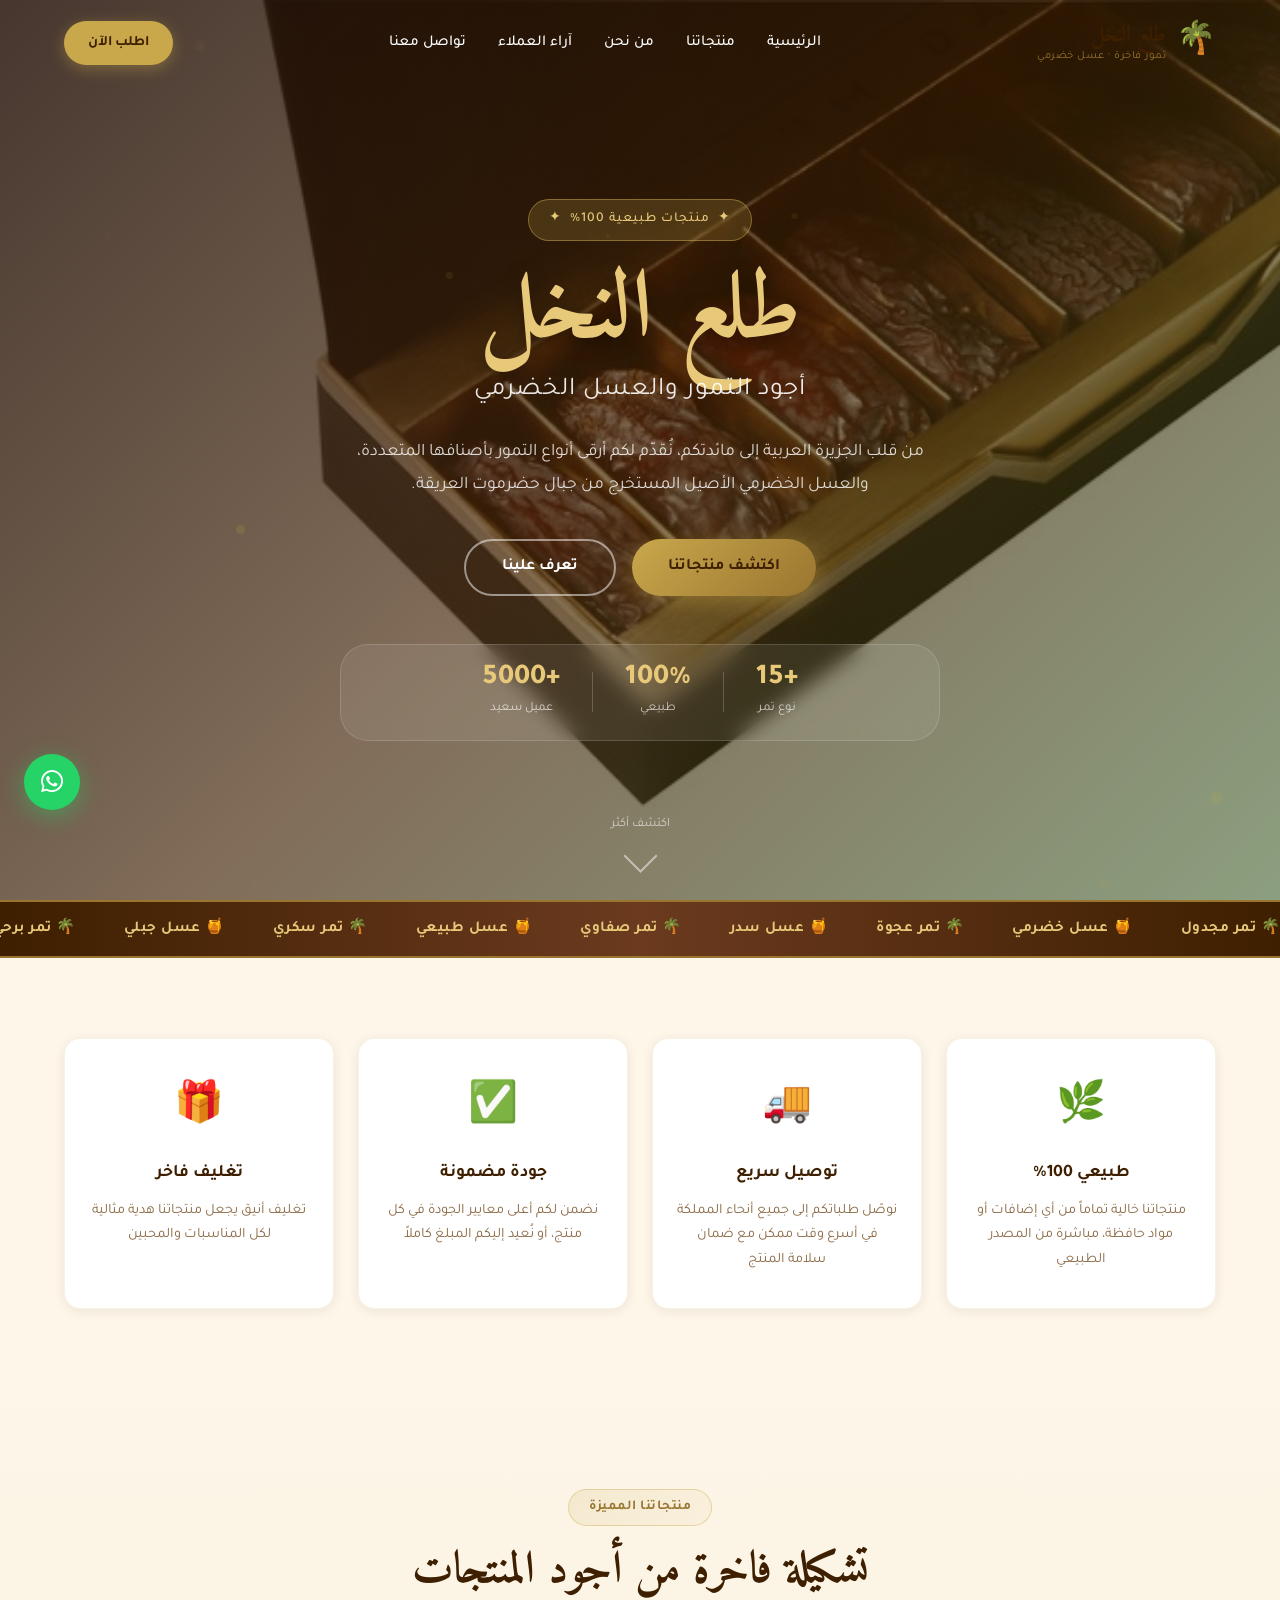
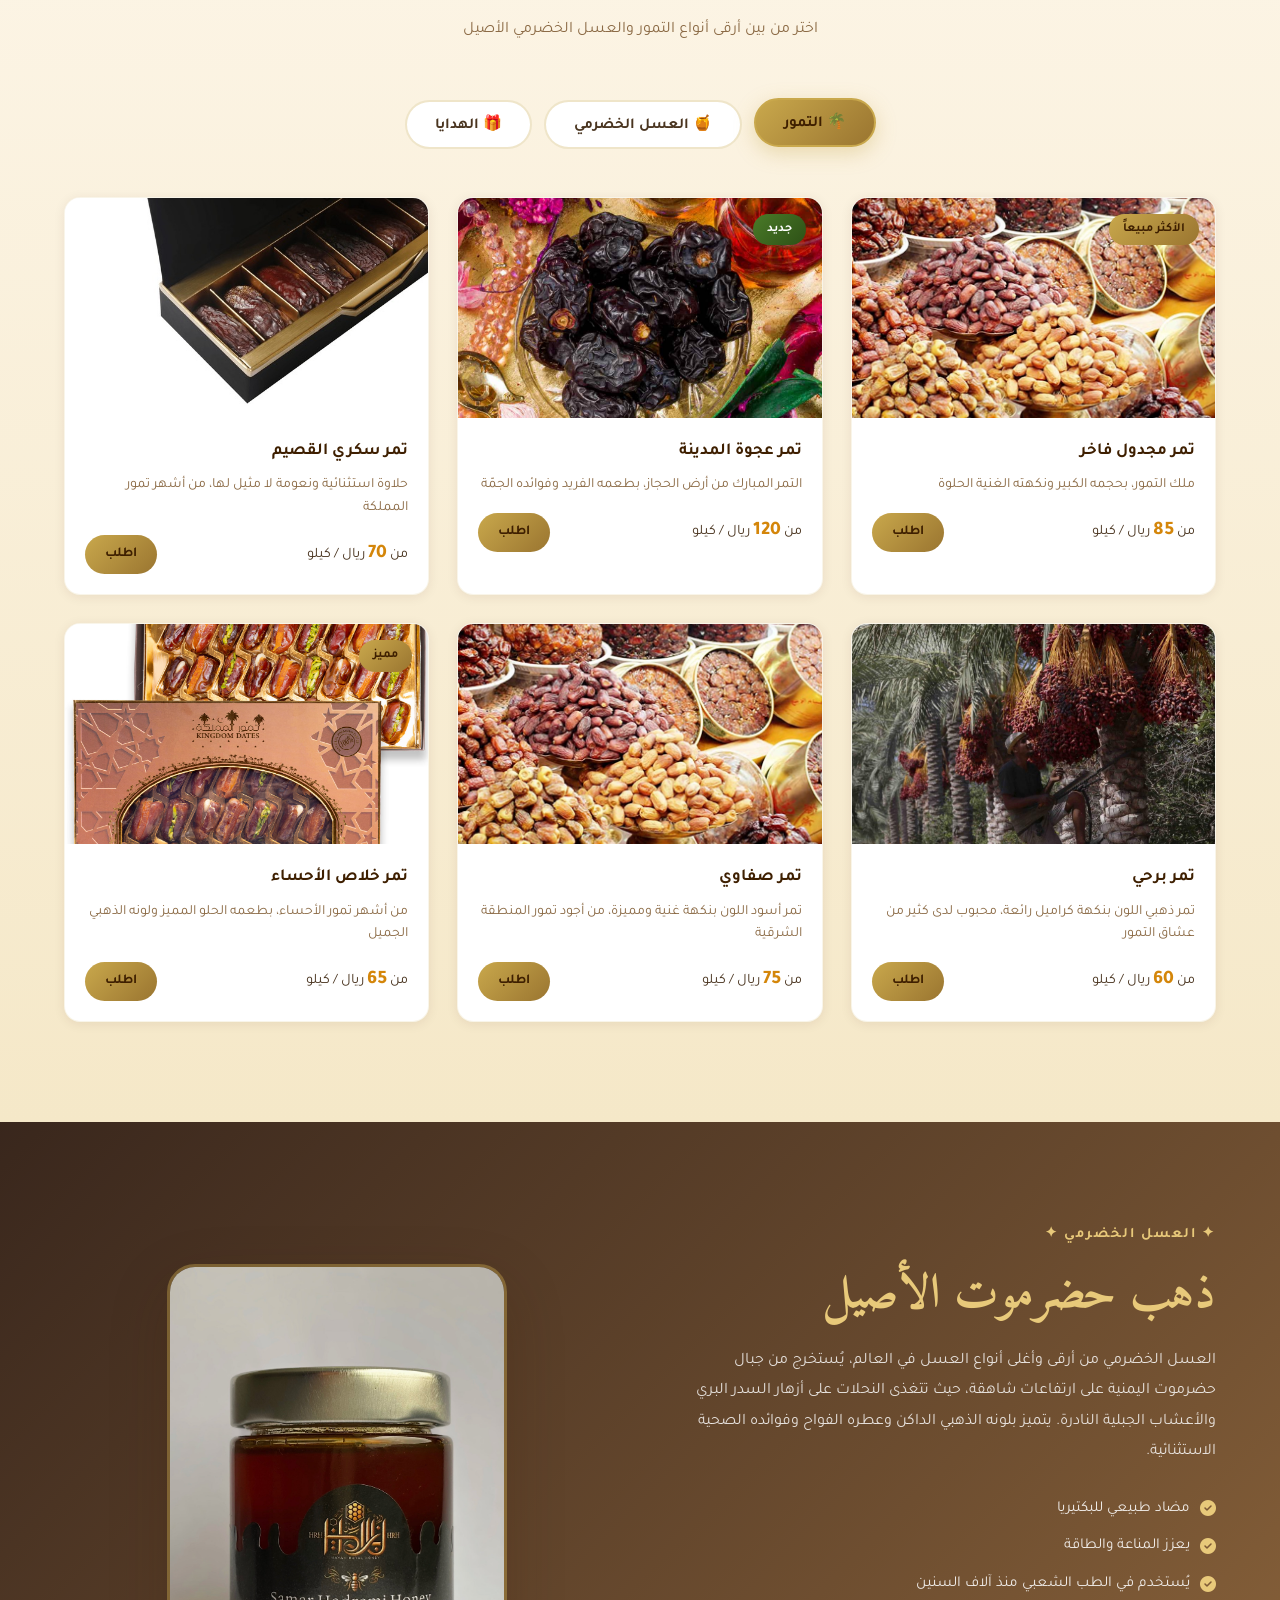
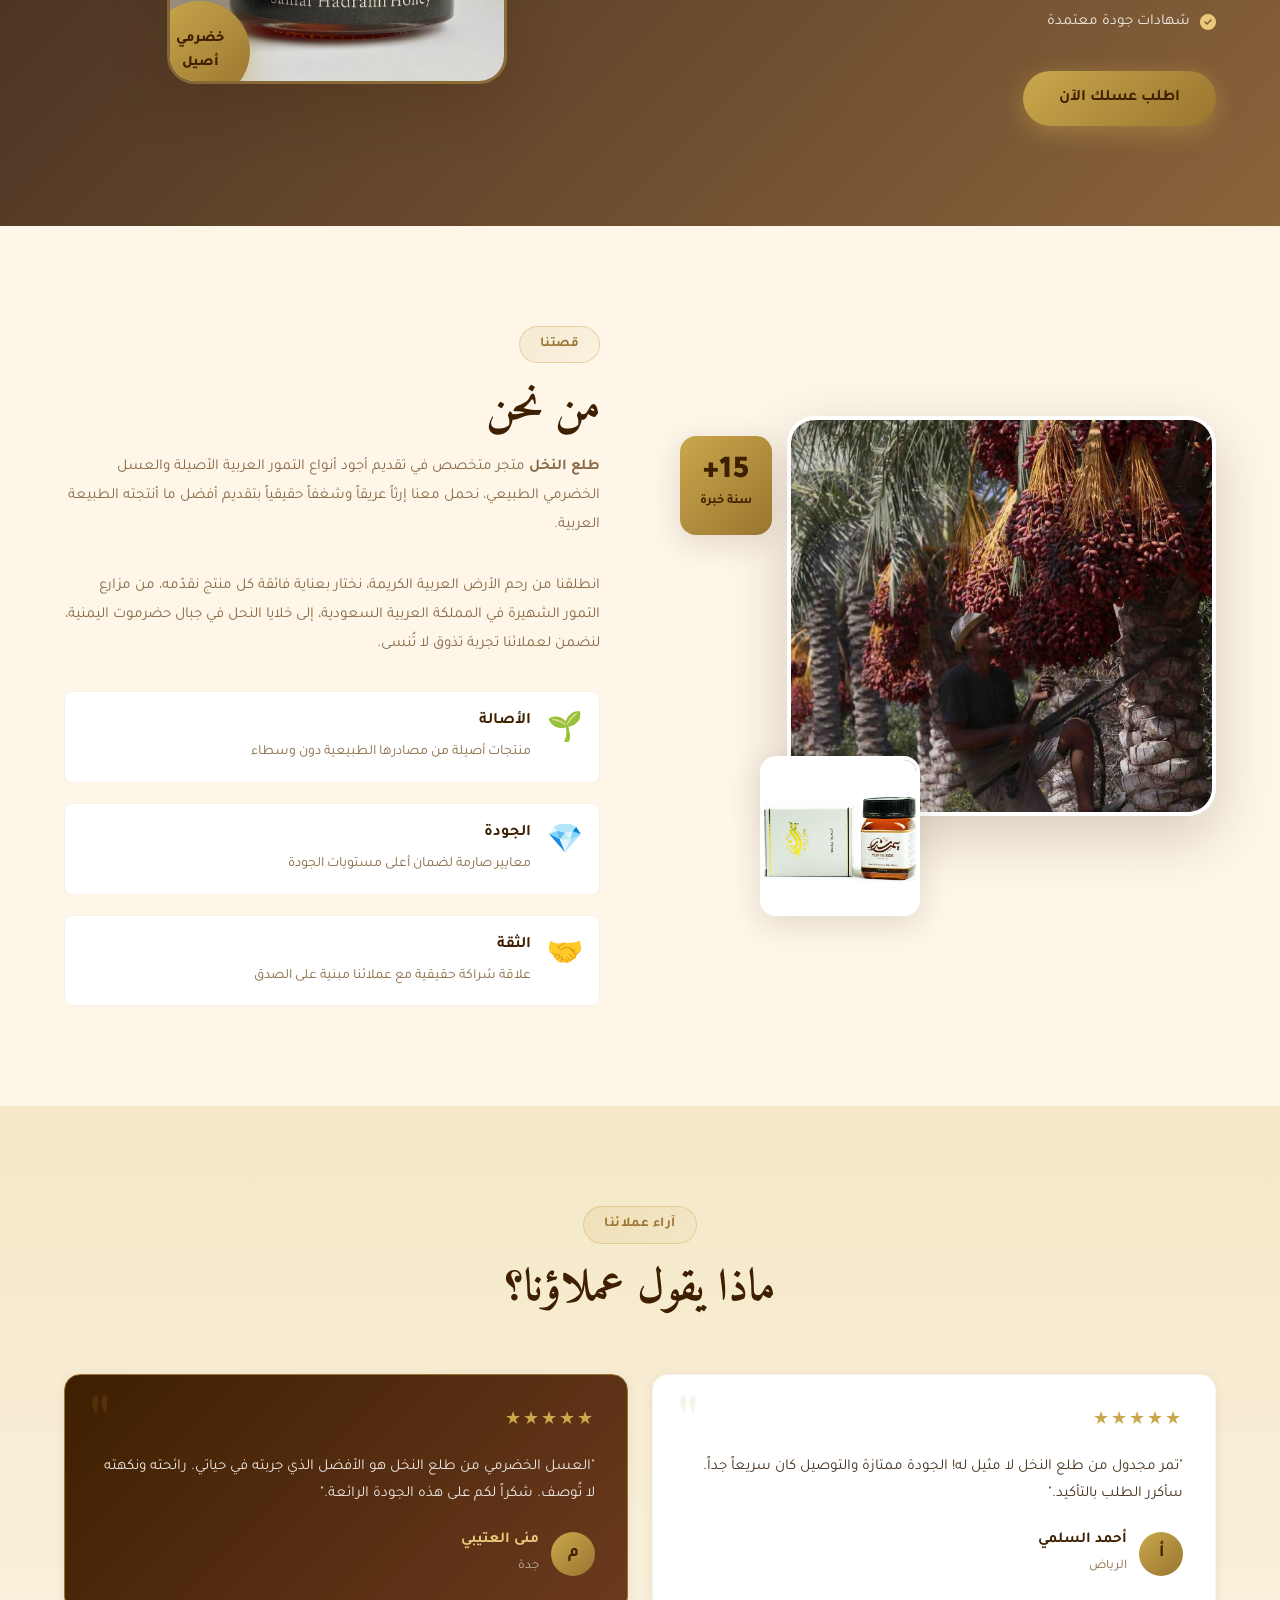
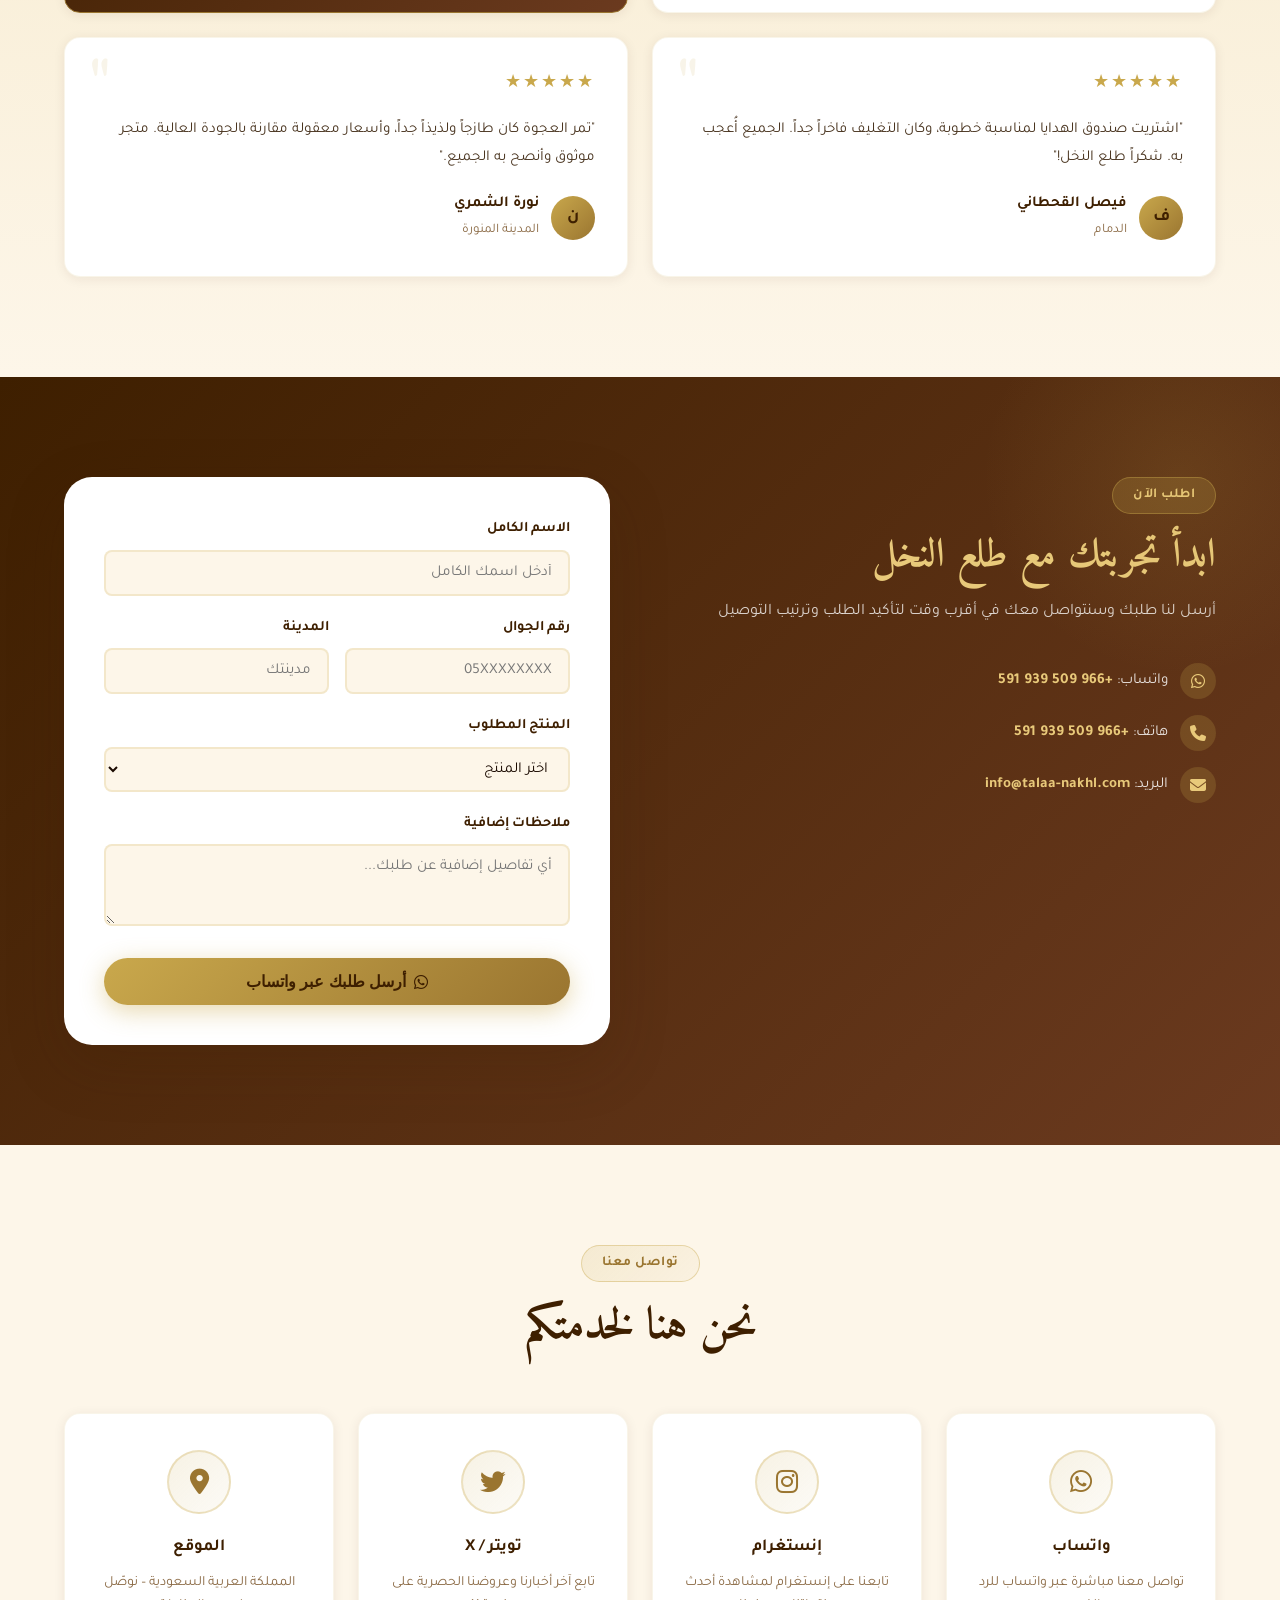
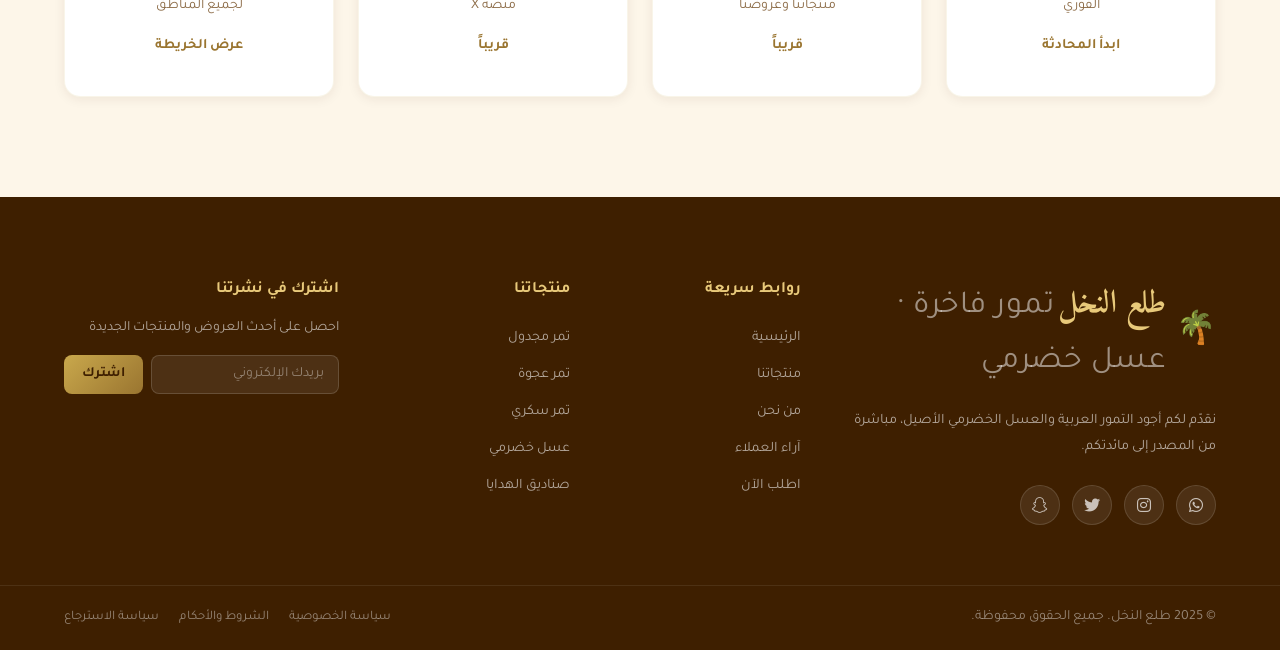
==== index.html @ 28cc04e7 "Initial commit: طلع النخل landing page" ====
<!DOCTYPE html>
<html lang="ar" dir="rtl">
<head>
  <meta charset="UTF-8" />
  <meta name="viewport" content="width=device-width, initial-scale=1.0" />
  <title>طلع النخل | تمور فاخرة وعسل خضرمي أصيل</title>
  <link rel="preconnect" href="https://fonts.googleapis.com" />
  <link rel="preconnect" href="https://fonts.gstatic.com" crossorigin />
  <link href="https://fonts.googleapis.com/css2?family=Tajawal:wght@300;400;500;700;800;900&family=Amiri:ital,wght@0,400;0,700;1,400&display=swap" rel="stylesheet" />
  <link rel="stylesheet" href="https://cdnjs.cloudflare.com/ajax/libs/font-awesome/6.5.0/css/all.min.css" />
  <link rel="stylesheet" href="style.css" />
</head>
<body>

  <!-- ===== NAVBAR ===== -->
  <nav class="navbar" id="navbar">
    <div class="nav-container">
      <div class="nav-logo">
        <span class="logo-icon">🌴</span>
        <div class="logo-text">
          <span class="logo-main">طلع النخل</span>
          <span class="logo-sub">تمور فاخرة · عسل خضرمي</span>
        </div>
      </div>
      <ul class="nav-links">
        <li><a href="#hero">الرئيسية</a></li>
        <li><a href="#products">منتجاتنا</a></li>
        <li><a href="#about">من نحن</a></li>
        <li><a href="#testimonials">آراء العملاء</a></li>
        <li><a href="#contact">تواصل معنا</a></li>
      </ul>
      <a href="#order" class="nav-cta">اطلب الآن</a>
      <button class="hamburger" id="hamburger">
        <span></span><span></span><span></span>
      </button>
    </div>
  </nav>

  <!-- ===== HERO SECTION ===== -->
  <section class="hero" id="hero">
    <div class="hero-bg-overlay"></div>
    <div class="hero-particles" id="particles"></div>
    <div class="hero-content">
      <div class="hero-badge">
        <span>✦</span> منتجات طبيعية 100% <span>✦</span>
      </div>
      <h1 class="hero-title">
        <span class="title-line-1">طلع النخل</span>
        <span class="title-line-2">أجود التمور والعسل الخضرمي</span>
      </h1>
      <p class="hero-desc">
        من قلب الجزيرة العربية إلى مائدتكم، نُقدّم لكم أرقى أنواع التمور
        بأصنافها المتعددة، والعسل الخضرمي الأصيل المستخرج من جبال حضرموت العريقة.
      </p>
      <div class="hero-btns">
        <a href="#products" class="btn-primary">اكتشف منتجاتنا</a>
        <a href="#about" class="btn-secondary">تعرف علينا</a>
      </div>
      <div class="hero-stats">
        <div class="stat">
          <span class="stat-num">+15</span>
          <span class="stat-label">نوع تمر</span>
        </div>
        <div class="stat-divider"></div>
        <div class="stat">
          <span class="stat-num">100%</span>
          <span class="stat-label">طبيعي</span>
        </div>
        <div class="stat-divider"></div>
        <div class="stat">
          <span class="stat-num">+5000</span>
          <span class="stat-label">عميل سعيد</span>
        </div>
      </div>
    </div>
    <div class="hero-scroll">
      <span>اكتشف أكثر</span>
      <div class="scroll-arrow"></div>
    </div>
  </section>

  <!-- ===== MARQUEE STRIP ===== -->
  <div class="marquee-strip">
    <div class="marquee-track">
      <span>🌴 تمر مجدول</span>
      <span>🍯 عسل خضرمي</span>
      <span>🌴 تمر عجوة</span>
      <span>🍯 عسل سدر</span>
      <span>🌴 تمر صفاوي</span>
      <span>🍯 عسل طبيعي</span>
      <span>🌴 تمر سكري</span>
      <span>🍯 عسل جبلي</span>
      <span>🌴 تمر برحي</span>
      <span>🍯 عسل ملكي</span>
      <span>🌴 تمر مجدول</span>
      <span>🍯 عسل خضرمي</span>
      <span>🌴 تمر عجوة</span>
      <span>🍯 عسل سدر</span>
      <span>🌴 تمر صفاوي</span>
      <span>🍯 عسل طبيعي</span>
    </div>
  </div>

  <!-- ===== FEATURES SECTION ===== -->
  <section class="features">
    <div class="container">
      <div class="features-grid">
        <div class="feature-card" data-aos="fade-up">
          <div class="feature-icon">🌿</div>
          <h3>طبيعي 100%</h3>
          <p>منتجاتنا خالية تماماً من أي إضافات أو مواد حافظة، مباشرة من المصدر الطبيعي</p>
        </div>
        <div class="feature-card" data-aos="fade-up" data-aos-delay="100">
          <div class="feature-icon">🚚</div>
          <h3>توصيل سريع</h3>
          <p>نوصّل طلباتكم إلى جميع أنحاء المملكة في أسرع وقت ممكن مع ضمان سلامة المنتج</p>
        </div>
        <div class="feature-card" data-aos="fade-up" data-aos-delay="200">
          <div class="feature-icon">✅</div>
          <h3>جودة مضمونة</h3>
          <p>نضمن لكم أعلى معايير الجودة في كل منتج، أو نُعيد إليكم المبلغ كاملاً</p>
        </div>
        <div class="feature-card" data-aos="fade-up" data-aos-delay="300">
          <div class="feature-icon">🎁</div>
          <h3>تغليف فاخر</h3>
          <p>تغليف أنيق يجعل منتجاتنا هدية مثالية لكل المناسبات والمحبين</p>
        </div>
      </div>
    </div>
  </section>

  <!-- ===== PRODUCTS SECTION ===== -->
  <section class="products" id="products">
    <div class="container">
      <div class="section-header">
        <span class="section-tag">منتجاتنا المميزة</span>
        <h2 class="section-title">تشكيلة فاخرة من أجود المنتجات</h2>
        <p class="section-desc">اختر من بين أرقى أنواع التمور والعسل الخضرمي الأصيل</p>
      </div>

      <!-- Products Tabs -->
      <div class="products-tabs">
        <button class="tab-btn active" data-tab="dates">🌴 التمور</button>
        <button class="tab-btn" data-tab="honey">🍯 العسل الخضرمي</button>
        <button class="tab-btn" data-tab="gifts">🎁 الهدايا</button>
      </div>

      <!-- Dates Tab -->
      <div class="tab-content active" id="tab-dates">
        <div class="products-grid">

          <div class="product-card">
            <div class="product-badge">الأكثر مبيعاً</div>
            <div class="product-img-wrap">
              <img src="images/dates-variety.jpg" alt="تمر مجدول" loading="lazy" />
              <div class="product-overlay">
                <a href="#order" class="overlay-btn">اطلب الآن</a>
              </div>
            </div>
            <div class="product-info">
              <h3>تمر مجدول فاخر</h3>
              <p>ملك التمور، بحجمه الكبير ونكهته الغنية الحلوة</p>
              <div class="product-footer">
                <span class="product-price">من <strong>85</strong> ريال / كيلو</span>
                <a href="#order" class="product-btn">اطلب</a>
              </div>
            </div>
          </div>

          <div class="product-card">
            <div class="product-badge new">جديد</div>
            <div class="product-img-wrap">
              <img src="images/ajwa-dates.jpg" alt="تمر عجوة" loading="lazy" />
              <div class="product-overlay">
                <a href="#order" class="overlay-btn">اطلب الآن</a>
              </div>
            </div>
            <div class="product-info">
              <h3>تمر عجوة المدينة</h3>
              <p>التمر المبارك من أرض الحجاز، بطعمه الفريد وفوائده الجمّة</p>
              <div class="product-footer">
                <span class="product-price">من <strong>120</strong> ريال / كيلو</span>
                <a href="#order" class="product-btn">اطلب</a>
              </div>
            </div>
          </div>

          <div class="product-card">
            <div class="product-img-wrap">
              <img src="images/dates-hero.jpg" alt="تمر سكري" loading="lazy" />
              <div class="product-overlay">
                <a href="#order" class="overlay-btn">اطلب الآن</a>
              </div>
            </div>
            <div class="product-info">
              <h3>تمر سكري القصيم</h3>
              <p>حلاوة استثنائية ونعومة لا مثيل لها، من أشهر تمور المملكة</p>
              <div class="product-footer">
                <span class="product-price">من <strong>70</strong> ريال / كيلو</span>
                <a href="#order" class="product-btn">اطلب</a>
              </div>
            </div>
          </div>

          <div class="product-card">
            <div class="product-img-wrap">
              <img src="images/palm-tree.jpg" alt="تمر برحي" loading="lazy" />
              <div class="product-overlay">
                <a href="#order" class="overlay-btn">اطلب الآن</a>
              </div>
            </div>
            <div class="product-info">
              <h3>تمر برحي</h3>
              <p>تمر ذهبي اللون بنكهة كراميل رائعة، محبوب لدى كثير من عشاق التمور</p>
              <div class="product-footer">
                <span class="product-price">من <strong>60</strong> ريال / كيلو</span>
                <a href="#order" class="product-btn">اطلب</a>
              </div>
            </div>
          </div>

          <div class="product-card">
            <div class="product-img-wrap">
              <img src="images/dates-variety.jpg" alt="تمر صفاوي" loading="lazy" />
              <div class="product-overlay">
                <a href="#order" class="overlay-btn">اطلب الآن</a>
              </div>
            </div>
            <div class="product-info">
              <h3>تمر صفاوي</h3>
              <p>تمر أسود اللون بنكهة غنية ومميزة، من أجود تمور المنطقة الشرقية</p>
              <div class="product-footer">
                <span class="product-price">من <strong>75</strong> ريال / كيلو</span>
                <a href="#order" class="product-btn">اطلب</a>
              </div>
            </div>
          </div>

          <div class="product-card">
            <div class="product-badge">مميز</div>
            <div class="product-img-wrap">
              <img src="images/dates-box.jpg" alt="تمر خلاص" loading="lazy" />
              <div class="product-overlay">
                <a href="#order" class="overlay-btn">اطلب الآن</a>
              </div>
            </div>
            <div class="product-info">
              <h3>تمر خلاص الأحساء</h3>
              <p>من أشهر تمور الأحساء، بطعمه الحلو المميز ولونه الذهبي الجميل</p>
              <div class="product-footer">
                <span class="product-price">من <strong>65</strong> ريال / كيلو</span>
                <a href="#order" class="product-btn">اطلب</a>
              </div>
            </div>
          </div>

        </div>
      </div>

      <!-- Honey Tab -->
      <div class="tab-content" id="tab-honey">
        <div class="products-grid">

          <div class="product-card">
            <div class="product-badge">الأفضل</div>
            <div class="product-img-wrap">
              <img src="images/hadrami-honey.jpg" alt="عسل خضرمي" loading="lazy" />
              <div class="product-overlay">
                <a href="#order" class="overlay-btn">اطلب الآن</a>
              </div>
            </div>
            <div class="product-info">
              <h3>عسل خضرمي أصيل</h3>
              <p>من جبال حضرموت اليمنية العريقة، عسل طبيعي بنكهة لا تُنسى</p>
              <div class="product-footer">
                <span class="product-price">من <strong>350</strong> ريال / كيلو</span>
                <a href="#order" class="product-btn">اطلب</a>
              </div>
            </div>
          </div>

          <div class="product-card">
            <div class="product-badge new">نادر</div>
            <div class="product-img-wrap">
              <img src="images/honey.jpg" alt="عسل سدر" loading="lazy" />
              <div class="product-overlay">
                <a href="#order" class="overlay-btn">اطلب الآن</a>
              </div>
            </div>
            <div class="product-info">
              <h3>عسل سدر خضرمي</h3>
              <p>عسل السدر الخضرمي، من أغلى وأجود أنواع العسل في العالم</p>
              <div class="product-footer">
                <span class="product-price">من <strong>500</strong> ريال / كيلو</span>
                <a href="#order" class="product-btn">اطلب</a>
              </div>
            </div>
          </div>

          <div class="product-card">
            <div class="product-img-wrap">
              <img src="images/honey-bg.jpg" alt="عسل جبلي" loading="lazy" />
              <div class="product-overlay">
                <a href="#order" class="overlay-btn">اطلب الآن</a>
              </div>
            </div>
            <div class="product-info">
              <h3>عسل جبلي طبيعي</h3>
              <p>مجموع من أعالي الجبال، بنكهة زهور برية فريدة وفوائد صحية عديدة</p>
              <div class="product-footer">
                <span class="product-price">من <strong>280</strong> ريال / كيلو</span>
                <a href="#order" class="product-btn">اطلب</a>
              </div>
            </div>
          </div>

        </div>
      </div>

      <!-- Gifts Tab -->
      <div class="tab-content" id="tab-gifts">
        <div class="products-grid">

          <div class="product-card">
            <div class="product-badge">هدية مثالية</div>
            <div class="product-img-wrap">
              <img src="images/dates-box.jpg" alt="صندوق هدايا" loading="lazy" />
              <div class="product-overlay">
                <a href="#order" class="overlay-btn">اطلب الآن</a>
              </div>
            </div>
            <div class="product-info">
              <h3>صندوق هدايا فاخر</h3>
              <p>تشكيلة من أجود التمور مع عسل خضرمي في تغليف فاخر مناسب لكل المناسبات</p>
              <div class="product-footer">
                <span class="product-price">من <strong>250</strong> ريال</span>
                <a href="#order" class="product-btn">اطلب</a>
              </div>
            </div>
          </div>

          <div class="product-card">
            <div class="product-img-wrap">
              <img src="images/dates-variety.jpg" alt="طقم رمضاني" loading="lazy" />
              <div class="product-overlay">
                <a href="#order" class="overlay-btn">اطلب الآن</a>
              </div>
            </div>
            <div class="product-info">
              <h3>طقم رمضاني مميز</h3>
              <p>أجمل هدية في شهر رمضان المبارك، تمور متنوعة وعسل خضرمي أصيل</p>
              <div class="product-footer">
                <span class="product-price">من <strong>180</strong> ريال</span>
                <a href="#order" class="product-btn">اطلب</a>
              </div>
            </div>
          </div>

          <div class="product-card">
            <div class="product-badge new">جديد</div>
            <div class="product-img-wrap">
              <img src="images/hadrami-honey.jpg" alt="طقم العروس" loading="lazy" />
              <div class="product-overlay">
                <a href="#order" class="overlay-btn">اطلب الآن</a>
              </div>
            </div>
            <div class="product-info">
              <h3>طقم الأعراس الفاخر</h3>
              <p>هدية مميزة لمناسبات الأعراس والخطوبة، بتغليف ذهبي أنيق</p>
              <div class="product-footer">
                <span class="product-price">من <strong>400</strong> ريال</span>
                <a href="#order" class="product-btn">اطلب</a>
              </div>
            </div>
          </div>

        </div>
      </div>

    </div>
  </section>

  <!-- ===== HONEY BANNER ===== -->
  <section class="honey-banner">
    <div class="honey-banner-overlay"></div>
    <div class="container">
      <div class="honey-banner-content">
        <div class="honey-banner-text">
          <span class="honey-tag">✦ العسل الخضرمي ✦</span>
          <h2>ذهب حضرموت الأصيل</h2>
          <p>
            العسل الخضرمي من أرقى وأغلى أنواع العسل في العالم، يُستخرج من جبال
            حضرموت اليمنية على ارتفاعات شاهقة، حيث تتغذى النحلات على أزهار
            السدر البري والأعشاب الجبلية النادرة. يتميز بلونه الذهبي الداكن
            وعطره الفواح وفوائده الصحية الاستثنائية.
          </p>
          <ul class="honey-features">
            <li><i class="fas fa-check-circle"></i> مضاد طبيعي للبكتيريا</li>
            <li><i class="fas fa-check-circle"></i> يعزز المناعة والطاقة</li>
            <li><i class="fas fa-check-circle"></i> يُستخدم في الطب الشعبي منذ آلاف السنين</li>
            <li><i class="fas fa-check-circle"></i> شهادات جودة معتمدة</li>
          </ul>
          <a href="#order" class="btn-primary">اطلب عسلك الآن</a>
        </div>
        <div class="honey-banner-img">
          <div class="honey-img-frame">
            <img src="images/hadrami-honey.jpg" alt="عسل خضرمي" />
            <div class="honey-badge-circle">
              <span>خضرمي</span>
              <span>أصيل</span>
            </div>
          </div>
        </div>
      </div>
    </div>
  </section>

  <!-- ===== ABOUT SECTION ===== -->
  <section class="about" id="about">
    <div class="container">
      <div class="about-grid">
        <div class="about-img-side">
          <div class="about-img-main">
            <img src="images/palm-tree.jpg" alt="نخيل طلع النخل" />
          </div>
          <div class="about-img-badge">
            <span class="badge-num">15+</span>
            <span class="badge-text">سنة خبرة</span>
          </div>
          <div class="about-img-float">
            <img src="images/honey.jpg" alt="عسل طبيعي" />
          </div>
        </div>
        <div class="about-text-side">
          <span class="section-tag">قصتنا</span>
          <h2 class="section-title">من نحن</h2>
          <p class="about-lead">
            <strong>طلع النخل</strong> متجر متخصص في تقديم أجود أنواع التمور
            العربية الأصيلة والعسل الخضرمي الطبيعي، نحمل معنا إرثاً عريقاً
            وشغفاً حقيقياً بتقديم أفضل ما أنتجته الطبيعة العربية.
          </p>
          <p>
            انطلقنا من رحم الأرض العربية الكريمة، نختار بعناية فائقة كل منتج
            نقدّمه، من مزارع التمور الشهيرة في المملكة العربية السعودية، إلى
            خلايا النحل في جبال حضرموت اليمنية، لنضمن لعملائنا تجربة تذوق
            لا تُنسى.
          </p>
          <div class="about-values">
            <div class="value-item">
              <div class="value-icon">🌱</div>
              <div>
                <h4>الأصالة</h4>
                <p>منتجات أصيلة من مصادرها الطبيعية دون وسطاء</p>
              </div>
            </div>
            <div class="value-item">
              <div class="value-icon">💎</div>
              <div>
                <h4>الجودة</h4>
                <p>معايير صارمة لضمان أعلى مستويات الجودة</p>
              </div>
            </div>
            <div class="value-item">
              <div class="value-icon">🤝</div>
              <div>
                <h4>الثقة</h4>
                <p>علاقة شراكة حقيقية مع عملائنا مبنية على الصدق</p>
              </div>
            </div>
          </div>
        </div>
      </div>
    </div>
  </section>

  <!-- ===== TESTIMONIALS ===== -->
  <section class="testimonials" id="testimonials">
    <div class="container">
      <div class="section-header">
        <span class="section-tag">آراء عملائنا</span>
        <h2 class="section-title">ماذا يقول عملاؤنا؟</h2>
      </div>
      <div class="testimonials-grid">
        <div class="testimonial-card">
          <div class="stars">★★★★★</div>
          <p>"تمر مجدول من طلع النخل لا مثيل له! الجودة ممتازة والتوصيل كان سريعاً جداً. سأكرر الطلب بالتأكيد."</p>
          <div class="testimonial-author">
            <div class="author-avatar">أ</div>
            <div>
              <strong>أحمد السلمي</strong>
              <span>الرياض</span>
            </div>
          </div>
        </div>
        <div class="testimonial-card featured">
          <div class="stars">★★★★★</div>
          <p>"العسل الخضرمي من طلع النخل هو الأفضل الذي جربته في حياتي. رائحته ونكهته لا تُوصف. شكراً لكم على هذه الجودة الرائعة."</p>
          <div class="testimonial-author">
            <div class="author-avatar">م</div>
            <div>
              <strong>منى العتيبي</strong>
              <span>جدة</span>
            </div>
          </div>
        </div>
        <div class="testimonial-card">
          <div class="stars">★★★★★</div>
          <p>"اشتريت صندوق الهدايا لمناسبة خطوبة، وكان التغليف فاخراً جداً. الجميع أُعجب به. شكراً طلع النخل!"</p>
          <div class="testimonial-author">
            <div class="author-avatar">ف</div>
            <div>
              <strong>فيصل القحطاني</strong>
              <span>الدمام</span>
            </div>
          </div>
        </div>
        <div class="testimonial-card">
          <div class="stars">★★★★★</div>
          <p>"تمر العجوة كان طازجاً ولذيذاً جداً، وأسعار معقولة مقارنة بالجودة العالية. متجر موثوق وأنصح به الجميع."</p>
          <div class="testimonial-author">
            <div class="author-avatar">ن</div>
            <div>
              <strong>نورة الشمري</strong>
              <span>المدينة المنورة</span>
            </div>
          </div>
        </div>
      </div>
    </div>
  </section>

  <!-- ===== ORDER SECTION ===== -->
  <section class="order-section" id="order">
    <div class="container">
      <div class="order-wrapper">
        <div class="order-text">
          <span class="section-tag">اطلب الآن</span>
          <h2>ابدأ تجربتك مع طلع النخل</h2>
          <p>أرسل لنا طلبك وسنتواصل معك في أقرب وقت لتأكيد الطلب وترتيب التوصيل</p>
          <div class="order-contact-info">
            <div class="contact-item">
              <i class="fab fa-whatsapp"></i>
              <span>واتساب: <strong>+966 509 939 591</strong></span>
            </div>
            <div class="contact-item">
              <i class="fas fa-phone"></i>
              <span>هاتف: <strong>+966 509 939 591</strong></span>
            </div>
            <div class="contact-item">
              <i class="fas fa-envelope"></i>
              <span>البريد: <strong>info@talaa-nakhl.com</strong></span>
            </div>
          </div>
        </div>
        <form class="order-form" id="orderForm">
          <div class="form-group">
            <label>الاسم الكامل</label>
            <input type="text" placeholder="أدخل اسمك الكامل" required />
          </div>
          <div class="form-row">
            <div class="form-group">
              <label>رقم الجوال</label>
              <input type="tel" placeholder="05XXXXXXXX" required />
            </div>
            <div class="form-group">
              <label>المدينة</label>
              <input type="text" placeholder="مدينتك" required />
            </div>
          </div>
          <div class="form-group">
            <label>المنتج المطلوب</label>
            <select required>
              <option value="">اختر المنتج</option>
              <optgroup label="التمور">
                <option>تمر مجدول فاخر</option>
                <option>تمر عجوة المدينة</option>
                <option>تمر سكري القصيم</option>
                <option>تمر برحي</option>
                <option>تمر صفاوي</option>
                <option>تمر خلاص الأحساء</option>
              </optgroup>
              <optgroup label="العسل الخضرمي">
                <option>عسل خضرمي أصيل</option>
                <option>عسل سدر خضرمي</option>
                <option>عسل جبلي طبيعي</option>
              </optgroup>
              <optgroup label="الهدايا">
                <option>صندوق هدايا فاخر</option>
                <option>طقم رمضاني مميز</option>
                <option>طقم الأعراس الفاخر</option>
              </optgroup>
            </select>
          </div>
          <div class="form-group">
            <label>ملاحظات إضافية</label>
            <textarea placeholder="أي تفاصيل إضافية عن طلبك..." rows="3"></textarea>
          </div>
          <button type="submit" class="btn-primary full-width">
            <i class="fab fa-whatsapp"></i> أرسل طلبك عبر واتساب
          </button>
        </form>
      </div>
    </div>
  </section>

  <!-- ===== CONTACT SECTION ===== -->
  <section class="contact" id="contact">
    <div class="container">
      <div class="section-header">
        <span class="section-tag">تواصل معنا</span>
        <h2 class="section-title">نحن هنا لخدمتكم</h2>
      </div>
      <div class="contact-grid">
        <div class="contact-card">
          <div class="contact-icon"><i class="fab fa-whatsapp"></i></div>
          <h3>واتساب</h3>
          <p>تواصل معنا مباشرة عبر واتساب للرد الفوري</p>
          <a href="https://wa.me/966509939591" class="contact-link">ابدأ المحادثة</a>
        </div>
        <div class="contact-card">
          <div class="contact-icon"><i class="fab fa-instagram"></i></div>
          <h3>إنستغرام</h3>
          <p>تابعنا على إنستغرام لمشاهدة أحدث منتجاتنا وعروضنا</p>
          <a href="#" class="contact-link">قريباً</a>
        </div>
        <div class="contact-card">
          <div class="contact-icon"><i class="fab fa-twitter"></i></div>
          <h3>تويتر / X</h3>
          <p>تابع آخر أخبارنا وعروضنا الحصرية على منصة X</p>
          <a href="#" class="contact-link">قريباً</a>
        </div>
        <div class="contact-card">
          <div class="contact-icon"><i class="fas fa-map-marker-alt"></i></div>
          <h3>الموقع</h3>
          <p>المملكة العربية السعودية – نوصّل لجميع المناطق</p>
          <a href="https://share.google/MZjRqeio7hYA7Zbxk" target="_blank" class="contact-link">عرض الخريطة</a>
        </div>
      </div>
    </div>
  </section>

  <!-- ===== FOOTER ===== -->
  <footer class="footer">
    <div class="footer-top">
      <div class="container">
        <div class="footer-grid">
          <div class="footer-brand">
            <div class="footer-logo">
              <span>🌴</span>
              <div>
                <span class="logo-main">طلع النخل</span>
                <span class="logo-sub">تمور فاخرة · عسل خضرمي</span>
              </div>
            </div>
            <p>نقدّم لكم أجود التمور العربية والعسل الخضرمي الأصيل، مباشرة من المصدر إلى مائدتكم.</p>
            <div class="footer-social">
              <a href="https://wa.me/966509939591" target="_blank"><i class="fab fa-whatsapp"></i></a>
              <a href="#"><i class="fab fa-instagram"></i></a>
              <a href="#"><i class="fab fa-twitter"></i></a>
              <a href="#"><i class="fab fa-snapchat"></i></a>
            </div>
          </div>
          <div class="footer-links">
            <h4>روابط سريعة</h4>
            <ul>
              <li><a href="#hero">الرئيسية</a></li>
              <li><a href="#products">منتجاتنا</a></li>
              <li><a href="#about">من نحن</a></li>
              <li><a href="#testimonials">آراء العملاء</a></li>
              <li><a href="#order">اطلب الآن</a></li>
            </ul>
          </div>
          <div class="footer-links">
            <h4>منتجاتنا</h4>
            <ul>
              <li><a href="#products">تمر مجدول</a></li>
              <li><a href="#products">تمر عجوة</a></li>
              <li><a href="#products">تمر سكري</a></li>
              <li><a href="#products">عسل خضرمي</a></li>
              <li><a href="#products">صناديق الهدايا</a></li>
            </ul>
          </div>
          <div class="footer-newsletter">
            <h4>اشترك في نشرتنا</h4>
            <p>احصل على أحدث العروض والمنتجات الجديدة</p>
            <div class="newsletter-form">
              <input type="email" placeholder="بريدك الإلكتروني" />
              <button>اشترك</button>
            </div>
          </div>
        </div>
      </div>
    </div>
    <div class="footer-bottom">
      <div class="container">
        <p>© 2025 طلع النخل. جميع الحقوق محفوظة.</p>
        <div class="footer-bottom-links">
          <a href="#">سياسة الخصوصية</a>
          <a href="#">الشروط والأحكام</a>
          <a href="#">سياسة الاسترجاع</a>
        </div>
      </div>
    </div>
  </footer>

  <!-- ===== WHATSAPP FLOAT ===== -->
  <a href="https://wa.me/966509939591" class="whatsapp-float" target="_blank">
    <i class="fab fa-whatsapp"></i>
    <span class="whatsapp-tooltip">تواصل معنا</span>
  </a>

  <!-- ===== BACK TO TOP ===== -->
  <button class="back-to-top" id="backToTop">
    <i class="fas fa-chevron-up"></i>
  </button>

  <script src="script.js"></script>
</body>
</html>
---- style.css ----
/* ============================================
   TALAA NAKHL - LANDING PAGE STYLES
   طلع النخل - تمور فاخرة وعسل خضرمي
   ============================================ */

/* ---- VARIABLES ---- */
:root {
  --gold:       #C9A84C;
  --gold-light: #E8C97A;
  --gold-dark:  #9A7530;
  --brown:      #3E1F00;
  --brown-mid:  #6B3A1F;
  --cream:      #FDF6E9;
  --cream-dark: #F5E8C8;
  --green:      #2D5016;
  --green-mid:  #4A7A28;
  --honey:      #D4860A;
  --honey-light:#F0A830;
  --text-dark:  #1A0A00;
  --text-mid:   #4A3520;
  --text-light: #8B6A45;
  --white:      #FFFFFF;
  --shadow-sm:  0 2px 12px rgba(62,31,0,0.08);
  --shadow-md:  0 8px 32px rgba(62,31,0,0.14);
  --shadow-lg:  0 20px 60px rgba(62,31,0,0.20);
  --radius-sm:  8px;
  --radius-md:  16px;
  --radius-lg:  28px;
  --radius-xl:  40px;
  --transition: all 0.35s cubic-bezier(0.4, 0, 0.2, 1);
}

/* ---- RESET & BASE ---- */
*, *::before, *::after { box-sizing: border-box; margin: 0; padding: 0; }

html {
  scroll-behavior: smooth;
  font-size: 16px;
}

body {
  font-family: 'Tajawal', sans-serif;
  background: var(--cream);
  color: var(--text-dark);
  direction: rtl;
  overflow-x: hidden;
  line-height: 1.7;
}

img { max-width: 100%; display: block; }
a  { text-decoration: none; color: inherit; }
ul { list-style: none; }

.container {
  max-width: 1200px;
  margin: 0 auto;
  padding: 0 24px;
}

/* ---- SCROLLBAR ---- */
::-webkit-scrollbar { width: 6px; }
::-webkit-scrollbar-track { background: var(--cream); }
::-webkit-scrollbar-thumb { background: var(--gold); border-radius: 3px; }

/* ============================================
   NAVBAR
   ============================================ */
.navbar {
  position: fixed;
  top: 0; left: 0; right: 0;
  z-index: 1000;
  padding: 16px 0;
  transition: var(--transition);
  background: transparent;
}

.navbar.scrolled {
  background: rgba(253,246,233,0.97);
  backdrop-filter: blur(12px);
  box-shadow: var(--shadow-sm);
  padding: 10px 0;
}

.nav-container {
  max-width: 1200px;
  margin: 0 auto;
  padding: 0 24px;
  display: flex;
  align-items: center;
  justify-content: space-between;
  gap: 24px;
}

.nav-logo {
  display: flex;
  align-items: center;
  gap: 10px;
}

.logo-icon { font-size: 2rem; }

.logo-text {
  display: flex;
  flex-direction: column;
  line-height: 1.2;
}

.logo-main {
  font-family: 'Amiri', serif;
  font-size: 1.4rem;
  font-weight: 700;
  color: var(--brown);
}

.logo-sub {
  font-size: 0.7rem;
  color: var(--gold-dark);
  letter-spacing: 0.5px;
}

.nav-links {
  display: flex;
  align-items: center;
  gap: 32px;
}

.nav-links a {
  font-size: 0.95rem;
  font-weight: 500;
  color: var(--white);
  transition: var(--transition);
  position: relative;
}

.navbar.scrolled .nav-links a { color: var(--text-dark); }

.nav-links a::after {
  content: '';
  position: absolute;
  bottom: -3px; right: 0;
  width: 0; height: 2px;
  background: var(--gold);
  transition: var(--transition);
}

.nav-links a:hover::after { width: 100%; }

.nav-cta {
  background: var(--gold);
  color: var(--brown) !important;
  padding: 10px 24px;
  border-radius: 50px;
  font-weight: 700;
  font-size: 0.9rem;
  transition: var(--transition);
  box-shadow: 0 4px 15px rgba(201,168,76,0.4);
}

.nav-cta:hover {
  background: var(--gold-dark);
  transform: translateY(-2px);
  box-shadow: 0 6px 20px rgba(201,168,76,0.5);
}

.hamburger {
  display: none;
  flex-direction: column;
  gap: 5px;
  background: none;
  border: none;
  cursor: pointer;
  padding: 4px;
}

.hamburger span {
  width: 24px; height: 2px;
  background: var(--white);
  border-radius: 2px;
  transition: var(--transition);
  display: block;
}

.navbar.scrolled .hamburger span { background: var(--brown); }

/* ============================================
   HERO SECTION
   ============================================ */
.hero {
  min-height: 100vh;
  position: relative;
  display: flex;
  align-items: center;
  justify-content: center;
  overflow: hidden;
  background:
    url('images/dates-hero.jpg') center/cover no-repeat;
}

.hero-bg-overlay {
  position: absolute;
  inset: 0;
  background: linear-gradient(
    135deg,
    rgba(30,10,0,0.82) 0%,
    rgba(62,31,0,0.65) 50%,
    rgba(45,80,22,0.55) 100%
  );
}

.hero-particles {
  position: absolute;
  inset: 0;
  pointer-events: none;
}

.hero-content {
  position: relative;
  z-index: 2;
  text-align: center;
  color: var(--white);
  padding: 120px 24px 80px;
  max-width: 800px;
  margin: 0 auto;
}

.hero-badge {
  display: inline-flex;
  align-items: center;
  gap: 8px;
  background: rgba(201,168,76,0.2);
  border: 1px solid rgba(201,168,76,0.5);
  color: var(--gold-light);
  padding: 8px 20px;
  border-radius: 50px;
  font-size: 0.85rem;
  font-weight: 500;
  margin-bottom: 24px;
  letter-spacing: 1px;
  animation: fadeInDown 0.8s ease;
}

.hero-title {
  display: flex;
  flex-direction: column;
  gap: 8px;
  margin-bottom: 24px;
  animation: fadeInUp 0.9s ease;
}

.title-line-1 {
  font-family: 'Amiri', serif;
  font-size: clamp(3.5rem, 8vw, 6rem);
  font-weight: 700;
  color: var(--gold-light);
  line-height: 1;
  text-shadow: 0 4px 20px rgba(0,0,0,0.4);
}

.title-line-2 {
  font-size: clamp(1.1rem, 3vw, 1.6rem);
  font-weight: 400;
  color: rgba(255,255,255,0.9);
  letter-spacing: 1px;
}

.hero-desc {
  font-size: clamp(0.95rem, 2vw, 1.1rem);
  color: rgba(255,255,255,0.82);
  max-width: 600px;
  margin: 0 auto 36px;
  line-height: 1.9;
  animation: fadeInUp 1s ease;
}

.hero-btns {
  display: flex;
  gap: 16px;
  justify-content: center;
  flex-wrap: wrap;
  margin-bottom: 48px;
  animation: fadeInUp 1.1s ease;
}

.btn-primary {
  background: linear-gradient(135deg, var(--gold), var(--gold-dark));
  color: var(--brown);
  padding: 14px 36px;
  border-radius: 50px;
  font-weight: 700;
  font-size: 1rem;
  transition: var(--transition);
  box-shadow: 0 6px 24px rgba(201,168,76,0.45);
  display: inline-flex;
  align-items: center;
  gap: 8px;
  border: none;
  cursor: pointer;
}

.btn-primary:hover {
  transform: translateY(-3px);
  box-shadow: 0 10px 32px rgba(201,168,76,0.6);
  background: linear-gradient(135deg, var(--gold-light), var(--gold));
}

.btn-secondary {
  background: transparent;
  color: var(--white);
  padding: 13px 36px;
  border-radius: 50px;
  font-weight: 600;
  font-size: 1rem;
  border: 2px solid rgba(255,255,255,0.5);
  transition: var(--transition);
  display: inline-flex;
  align-items: center;
  gap: 8px;
}

.btn-secondary:hover {
  background: rgba(255,255,255,0.12);
  border-color: var(--white);
  transform: translateY(-3px);
}

.hero-stats {
  display: flex;
  align-items: center;
  justify-content: center;
  gap: 32px;
  background: rgba(255,255,255,0.08);
  backdrop-filter: blur(10px);
  border: 1px solid rgba(255,255,255,0.15);
  border-radius: var(--radius-lg);
  padding: 20px 40px;
  animation: fadeInUp 1.2s ease;
}

.stat {
  display: flex;
  flex-direction: column;
  align-items: center;
  gap: 4px;
}

.stat-num {
  font-size: 1.8rem;
  font-weight: 800;
  color: var(--gold-light);
  line-height: 1;
}

.stat-label {
  font-size: 0.8rem;
  color: rgba(255,255,255,0.7);
}

.stat-divider {
  width: 1px;
  height: 40px;
  background: rgba(255,255,255,0.2);
}

.hero-scroll {
  position: absolute;
  bottom: 32px;
  left: 50%;
  transform: translateX(-50%);
  display: flex;
  flex-direction: column;
  align-items: center;
  gap: 8px;
  color: rgba(255,255,255,0.6);
  font-size: 0.8rem;
  animation: bounce 2s infinite;
}

.scroll-arrow {
  width: 24px; height: 24px;
  border-right: 2px solid rgba(255,255,255,0.5);
  border-bottom: 2px solid rgba(255,255,255,0.5);
  transform: rotate(45deg);
}

/* ============================================
   MARQUEE STRIP
   ============================================ */
.marquee-strip {
  background: linear-gradient(90deg, var(--brown) 0%, var(--brown-mid) 50%, var(--brown) 100%);
  padding: 14px 0;
  overflow: hidden;
  border-top: 2px solid var(--gold-dark);
  border-bottom: 2px solid var(--gold-dark);
}

.marquee-track {
  display: flex;
  gap: 48px;
  width: max-content;
  animation: marquee 30s linear infinite;
}

.marquee-track span {
  color: var(--gold-light);
  font-size: 0.95rem;
  font-weight: 600;
  white-space: nowrap;
  letter-spacing: 0.5px;
}

/* ============================================
   FEATURES
   ============================================ */
.features {
  padding: 80px 0;
  background: var(--cream);
}

.features-grid {
  display: grid;
  grid-template-columns: repeat(4, 1fr);
  gap: 24px;
}

.feature-card {
  background: var(--white);
  border-radius: var(--radius-md);
  padding: 36px 24px;
  text-align: center;
  box-shadow: var(--shadow-sm);
  border: 1px solid rgba(201,168,76,0.15);
  transition: var(--transition);
  position: relative;
  overflow: hidden;
}

.feature-card::before {
  content: '';
  position: absolute;
  top: 0; left: 0; right: 0;
  height: 3px;
  background: linear-gradient(90deg, var(--gold), var(--honey));
  transform: scaleX(0);
  transition: var(--transition);
}

.feature-card:hover {
  transform: translateY(-6px);
  box-shadow: var(--shadow-md);
}

.feature-card:hover::before { transform: scaleX(1); }

.feature-icon {
  font-size: 2.5rem;
  margin-bottom: 16px;
}

.feature-card h3 {
  font-size: 1.1rem;
  font-weight: 700;
  color: var(--brown);
  margin-bottom: 10px;
}

.feature-card p {
  font-size: 0.9rem;
  color: var(--text-light);
  line-height: 1.7;
}

/* ============================================
   SECTION HEADER
   ============================================ */
.section-header {
  text-align: center;
  margin-bottom: 56px;
}

.section-tag {
  display: inline-block;
  background: linear-gradient(135deg, rgba(201,168,76,0.15), rgba(201,168,76,0.05));
  border: 1px solid rgba(201,168,76,0.4);
  color: var(--gold-dark);
  padding: 6px 20px;
  border-radius: 50px;
  font-size: 0.85rem;
  font-weight: 600;
  margin-bottom: 16px;
  letter-spacing: 0.5px;
}

.section-title {
  font-family: 'Amiri', serif;
  font-size: clamp(1.8rem, 4vw, 2.8rem);
  font-weight: 700;
  color: var(--brown);
  margin-bottom: 16px;
  line-height: 1.3;
}

.section-desc {
  font-size: 1rem;
  color: var(--text-light);
  max-width: 500px;
  margin: 0 auto;
}

/* ============================================
   PRODUCTS SECTION
   ============================================ */
.products {
  padding: 100px 0;
  background: linear-gradient(180deg, var(--cream) 0%, var(--cream-dark) 100%);
}

.products-tabs {
  display: flex;
  gap: 12px;
  justify-content: center;
  margin-bottom: 48px;
  flex-wrap: wrap;
}

.tab-btn {
  background: var(--white);
  border: 2px solid rgba(201,168,76,0.3);
  color: var(--text-mid);
  padding: 12px 28px;
  border-radius: 50px;
  font-size: 0.95rem;
  font-weight: 600;
  cursor: pointer;
  transition: var(--transition);
  font-family: 'Tajawal', sans-serif;
}

.tab-btn:hover,
.tab-btn.active {
  background: linear-gradient(135deg, var(--gold), var(--gold-dark));
  border-color: var(--gold);
  color: var(--brown);
  box-shadow: 0 6px 20px rgba(201,168,76,0.35);
  transform: translateY(-2px);
}

.tab-content { display: none; }
.tab-content.active { display: block; }

.products-grid {
  display: grid;
  grid-template-columns: repeat(3, 1fr);
  gap: 28px;
}

.product-card {
  background: var(--white);
  border-radius: var(--radius-md);
  overflow: hidden;
  box-shadow: var(--shadow-sm);
  transition: var(--transition);
  position: relative;
  border: 1px solid rgba(201,168,76,0.12);
}

.product-card:hover {
  transform: translateY(-8px);
  box-shadow: var(--shadow-lg);
}

.product-badge {
  position: absolute;
  top: 16px;
  right: 16px;
  z-index: 3;
  background: linear-gradient(135deg, var(--gold), var(--gold-dark));
  color: var(--brown);
  padding: 5px 14px;
  border-radius: 50px;
  font-size: 0.78rem;
  font-weight: 700;
}

.product-badge.new {
  background: linear-gradient(135deg, var(--green-mid), var(--green));
  color: var(--white);
}

.product-img-wrap {
  position: relative;
  height: 220px;
  overflow: hidden;
}

.product-img-wrap img {
  width: 100%;
  height: 100%;
  object-fit: cover;
  transition: transform 0.5s ease;
}

.product-card:hover .product-img-wrap img {
  transform: scale(1.08);
}

.product-overlay {
  position: absolute;
  inset: 0;
  background: rgba(30,10,0,0.55);
  display: flex;
  align-items: center;
  justify-content: center;
  opacity: 0;
  transition: var(--transition);
}

.product-card:hover .product-overlay { opacity: 1; }

.overlay-btn {
  background: var(--gold);
  color: var(--brown);
  padding: 10px 24px;
  border-radius: 50px;
  font-weight: 700;
  font-size: 0.9rem;
  transform: translateY(10px);
  transition: var(--transition);
}

.product-card:hover .overlay-btn { transform: translateY(0); }

.product-info {
  padding: 20px;
}

.product-info h3 {
  font-size: 1.05rem;
  font-weight: 700;
  color: var(--brown);
  margin-bottom: 8px;
}

.product-info p {
  font-size: 0.88rem;
  color: var(--text-light);
  margin-bottom: 16px;
  line-height: 1.6;
}

.product-footer {
  display: flex;
  align-items: center;
  justify-content: space-between;
}

.product-price {
  font-size: 0.9rem;
  color: var(--text-mid);
}

.product-price strong {
  font-size: 1.2rem;
  color: var(--honey);
  font-weight: 800;
}

.product-btn {
  background: linear-gradient(135deg, var(--gold), var(--gold-dark));
  color: var(--brown);
  padding: 8px 20px;
  border-radius: 50px;
  font-size: 0.85rem;
  font-weight: 700;
  transition: var(--transition);
}

.product-btn:hover {
  transform: translateY(-2px);
  box-shadow: 0 4px 14px rgba(201,168,76,0.4);
}

/* ============================================
   HONEY BANNER
   ============================================ */
.honey-banner {
  position: relative;
  padding: 100px 0;
  background: url('images/honey-bg.jpg') center/cover no-repeat fixed;
  overflow: hidden;
}

.honey-banner-overlay {
  position: absolute;
  inset: 0;
  background: linear-gradient(135deg, rgba(30,10,0,0.88) 0%, rgba(100,50,0,0.75) 100%);
}

.honey-banner-content {
  position: relative;
  z-index: 2;
  display: grid;
  grid-template-columns: 1fr 1fr;
  gap: 60px;
  align-items: center;
}

.honey-banner-text { color: var(--white); }

.honey-tag {
  display: inline-block;
  color: var(--gold-light);
  font-size: 0.9rem;
  font-weight: 600;
  letter-spacing: 2px;
  margin-bottom: 16px;
}

.honey-banner-text h2 {
  font-family: 'Amiri', serif;
  font-size: clamp(2rem, 4vw, 3rem);
  font-weight: 700;
  color: var(--gold-light);
  margin-bottom: 20px;
  line-height: 1.3;
}

.honey-banner-text p {
  font-size: 1rem;
  color: rgba(255,255,255,0.82);
  line-height: 1.9;
  margin-bottom: 28px;
}

.honey-features {
  display: flex;
  flex-direction: column;
  gap: 12px;
  margin-bottom: 36px;
}

.honey-features li {
  display: flex;
  align-items: center;
  gap: 10px;
  font-size: 0.95rem;
  color: rgba(255,255,255,0.88);
}

.honey-features li i {
  color: var(--gold-light);
  font-size: 1rem;
}

.honey-banner-img {
  display: flex;
  justify-content: center;
}

.honey-img-frame {
  position: relative;
  width: 340px;
  height: 420px;
  border-radius: var(--radius-lg);
  overflow: hidden;
  border: 3px solid rgba(201,168,76,0.4);
  box-shadow: var(--shadow-lg);
}

.honey-img-frame img {
  width: 100%;
  height: 100%;
  object-fit: cover;
}

.honey-badge-circle {
  position: absolute;
  bottom: -20px;
  left: -20px;
  width: 100px;
  height: 100px;
  background: linear-gradient(135deg, var(--gold), var(--gold-dark));
  border-radius: 50%;
  display: flex;
  flex-direction: column;
  align-items: center;
  justify-content: center;
  color: var(--brown);
  font-weight: 800;
  font-size: 0.9rem;
  box-shadow: 0 8px 24px rgba(201,168,76,0.5);
  animation: spin-slow 8s linear infinite;
}

/* ============================================
   ABOUT SECTION
   ============================================ */
.about {
  padding: 100px 0;
  background: var(--cream);
}

.about-grid {
  display: grid;
  grid-template-columns: 1fr 1fr;
  gap: 80px;
  align-items: center;
}

.about-img-side {
  position: relative;
  height: 500px;
}

.about-img-main {
  width: 80%;
  height: 400px;
  border-radius: var(--radius-lg);
  overflow: hidden;
  box-shadow: var(--shadow-lg);
  border: 4px solid var(--white);
}

.about-img-main img {
  width: 100%;
  height: 100%;
  object-fit: cover;
}

.about-img-badge {
  position: absolute;
  top: 20px;
  left: 0;
  background: linear-gradient(135deg, var(--gold), var(--gold-dark));
  color: var(--brown);
  padding: 20px;
  border-radius: var(--radius-md);
  text-align: center;
  box-shadow: var(--shadow-md);
}

.badge-num {
  display: block;
  font-size: 2rem;
  font-weight: 900;
  line-height: 1;
}

.badge-text {
  font-size: 0.8rem;
  font-weight: 600;
}

.about-img-float {
  position: absolute;
  bottom: 0;
  left: 15%;
  width: 160px;
  height: 160px;
  border-radius: var(--radius-md);
  overflow: hidden;
  border: 4px solid var(--white);
  box-shadow: var(--shadow-md);
}

.about-img-float img {
  width: 100%;
  height: 100%;
  object-fit: cover;
}

.about-lead {
  font-size: 1.1rem;
  color: var(--text-mid);
  margin-bottom: 16px;
  line-height: 1.8;
}

.about-text-side p {
  font-size: 0.95rem;
  color: var(--text-light);
  margin-bottom: 32px;
  line-height: 1.9;
}

.about-values {
  display: flex;
  flex-direction: column;
  gap: 20px;
}

.value-item {
  display: flex;
  align-items: flex-start;
  gap: 16px;
  padding: 16px;
  background: var(--white);
  border-radius: var(--radius-sm);
  border: 1px solid rgba(201,168,76,0.15);
  transition: var(--transition);
}

.value-item:hover {
  box-shadow: var(--shadow-sm);
  border-color: rgba(201,168,76,0.4);
}

.value-icon {
  font-size: 1.8rem;
  flex-shrink: 0;
}

.value-item h4 {
  font-size: 1rem;
  font-weight: 700;
  color: var(--brown);
  margin-bottom: 4px;
}

.value-item p {
  font-size: 0.88rem;
  color: var(--text-light);
  margin: 0;
}

/* ============================================
   TESTIMONIALS
   ============================================ */
.testimonials {
  padding: 100px 0;
  background: linear-gradient(180deg, var(--cream-dark) 0%, var(--cream) 100%);
}

.testimonials-grid {
  display: grid;
  grid-template-columns: repeat(2, 1fr);
  gap: 24px;
}

.testimonial-card {
  background: var(--white);
  border-radius: var(--radius-md);
  padding: 32px;
  box-shadow: var(--shadow-sm);
  border: 1px solid rgba(201,168,76,0.12);
  transition: var(--transition);
  position: relative;
}

.testimonial-card::before {
  content: '"';
  position: absolute;
  top: 16px;
  left: 24px;
  font-family: 'Amiri', serif;
  font-size: 5rem;
  color: rgba(201,168,76,0.12);
  line-height: 1;
}

.testimonial-card.featured {
  background: linear-gradient(135deg, var(--brown) 0%, var(--brown-mid) 100%);
  border-color: var(--gold-dark);
}

.testimonial-card.featured p { color: rgba(255,255,255,0.88); }
.testimonial-card.featured .testimonial-author strong { color: var(--gold-light); }
.testimonial-card.featured .testimonial-author span { color: rgba(255,255,255,0.6); }

.testimonial-card:hover {
  transform: translateY(-4px);
  box-shadow: var(--shadow-md);
}

.stars {
  color: var(--gold);
  font-size: 1.1rem;
  margin-bottom: 16px;
  letter-spacing: 2px;
}

.testimonial-card p {
  font-size: 0.95rem;
  color: var(--text-mid);
  line-height: 1.8;
  margin-bottom: 20px;
  position: relative;
  z-index: 1;
}

.testimonial-author {
  display: flex;
  align-items: center;
  gap: 12px;
}

.author-avatar {
  width: 44px; height: 44px;
  background: linear-gradient(135deg, var(--gold), var(--gold-dark));
  border-radius: 50%;
  display: flex;
  align-items: center;
  justify-content: center;
  font-size: 1.1rem;
  font-weight: 700;
  color: var(--brown);
  flex-shrink: 0;
}

.testimonial-author strong {
  display: block;
  font-size: 0.95rem;
  color: var(--brown);
  font-weight: 700;
}

.testimonial-author span {
  font-size: 0.82rem;
  color: var(--text-light);
}

/* ============================================
   ORDER SECTION
   ============================================ */
.order-section {
  padding: 100px 0;
  background: linear-gradient(135deg, var(--brown) 0%, var(--brown-mid) 100%);
  position: relative;
  overflow: hidden;
}

.order-section::before {
  content: '';
  position: absolute;
  top: -100px; right: -100px;
  width: 400px; height: 400px;
  background: radial-gradient(circle, rgba(201,168,76,0.12) 0%, transparent 70%);
  border-radius: 50%;
}

.order-wrapper {
  display: grid;
  grid-template-columns: 1fr 1fr;
  gap: 60px;
  align-items: start;
}

.order-text { color: var(--white); }

.order-text .section-tag {
  background: rgba(201,168,76,0.2);
  border-color: rgba(201,168,76,0.4);
  color: var(--gold-light);
}

.order-text h2 {
  font-family: 'Amiri', serif;
  font-size: clamp(1.8rem, 3.5vw, 2.5rem);
  font-weight: 700;
  color: var(--gold-light);
  margin-bottom: 16px;
  line-height: 1.3;
}

.order-text p {
  font-size: 1rem;
  color: rgba(255,255,255,0.78);
  margin-bottom: 36px;
  line-height: 1.8;
}

.order-contact-info {
  display: flex;
  flex-direction: column;
  gap: 16px;
}

.contact-item {
  display: flex;
  align-items: center;
  gap: 12px;
  color: rgba(255,255,255,0.85);
  font-size: 0.95rem;
}

.contact-item i {
  width: 36px; height: 36px;
  background: rgba(201,168,76,0.2);
  border-radius: 50%;
  display: flex;
  align-items: center;
  justify-content: center;
  color: var(--gold-light);
  font-size: 1rem;
  flex-shrink: 0;
}

.contact-item strong { color: var(--gold-light); }

/* ORDER FORM */
.order-form {
  background: var(--white);
  border-radius: var(--radius-lg);
  padding: 40px;
  box-shadow: var(--shadow-lg);
}

.form-group {
  margin-bottom: 20px;
}

.form-row {
  display: grid;
  grid-template-columns: 1fr 1fr;
  gap: 16px;
}

.form-group label {
  display: block;
  font-size: 0.9rem;
  font-weight: 600;
  color: var(--brown);
  margin-bottom: 8px;
}

.form-group input,
.form-group select,
.form-group textarea {
  width: 100%;
  padding: 12px 16px;
  border: 2px solid rgba(201,168,76,0.2);
  border-radius: var(--radius-sm);
  font-family: 'Tajawal', sans-serif;
  font-size: 0.95rem;
  color: var(--text-dark);
  background: var(--cream);
  transition: var(--transition);
  outline: none;
  direction: rtl;
}

.form-group input:focus,
.form-group select:focus,
.form-group textarea:focus {
  border-color: var(--gold);
  background: var(--white);
  box-shadow: 0 0 0 3px rgba(201,168,76,0.12);
}

.form-group textarea { resize: vertical; }

.full-width { width: 100%; justify-content: center; }

/* ============================================
   CONTACT SECTION
   ============================================ */
.contact {
  padding: 100px 0;
  background: var(--cream);
}

.contact-grid {
  display: grid;
  grid-template-columns: repeat(4, 1fr);
  gap: 24px;
}

.contact-card {
  background: var(--white);
  border-radius: var(--radius-md);
  padding: 36px 24px;
  text-align: center;
  box-shadow: var(--shadow-sm);
  border: 1px solid rgba(201,168,76,0.12);
  transition: var(--transition);
}

.contact-card:hover {
  transform: translateY(-6px);
  box-shadow: var(--shadow-md);
  border-color: rgba(201,168,76,0.35);
}

.contact-icon {
  width: 64px; height: 64px;
  background: linear-gradient(135deg, rgba(201,168,76,0.15), rgba(201,168,76,0.05));
  border: 2px solid rgba(201,168,76,0.3);
  border-radius: 50%;
  display: flex;
  align-items: center;
  justify-content: center;
  margin: 0 auto 20px;
  font-size: 1.6rem;
  color: var(--gold-dark);
  transition: var(--transition);
}

.contact-card:hover .contact-icon {
  background: linear-gradient(135deg, var(--gold), var(--gold-dark));
  color: var(--brown);
  border-color: var(--gold);
}

.contact-card h3 {
  font-size: 1.05rem;
  font-weight: 700;
  color: var(--brown);
  margin-bottom: 10px;
}

.contact-card p {
  font-size: 0.88rem;
  color: var(--text-light);
  margin-bottom: 16px;
  line-height: 1.6;
}

.contact-link {
  color: var(--gold-dark);
  font-weight: 600;
  font-size: 0.9rem;
  transition: var(--transition);
  border-bottom: 1px solid transparent;
}

.contact-link:hover {
  color: var(--honey);
  border-bottom-color: var(--honey);
}

/* ============================================
   FOOTER
   ============================================ */
.footer { background: var(--brown); }

.footer-top { padding: 80px 0 60px; }

.footer-grid {
  display: grid;
  grid-template-columns: 2fr 1fr 1fr 1.5fr;
  gap: 48px;
}

.footer-brand .footer-logo {
  display: flex;
  align-items: center;
  gap: 10px;
  margin-bottom: 20px;
}

.footer-brand .footer-logo span { font-size: 2rem; }

.footer-brand .logo-main {
  font-family: 'Amiri', serif;
  font-size: 1.3rem;
  color: var(--gold-light);
}

.footer-brand .logo-sub {
  font-size: 0.7rem;
  color: rgba(255,255,255,0.5);
}

.footer-brand p {
  font-size: 0.9rem;
  color: rgba(255,255,255,0.6);
  line-height: 1.8;
  margin-bottom: 24px;
}

.footer-social {
  display: flex;
  gap: 12px;
}

.footer-social a {
  width: 40px; height: 40px;
  background: rgba(255,255,255,0.08);
  border: 1px solid rgba(255,255,255,0.12);
  border-radius: 50%;
  display: flex;
  align-items: center;
  justify-content: center;
  color: rgba(255,255,255,0.7);
  font-size: 1rem;
  transition: var(--transition);
}

.footer-social a:hover {
  background: var(--gold);
  color: var(--brown);
  border-color: var(--gold);
  transform: translateY(-3px);
}

.footer-links h4 {
  font-size: 1rem;
  font-weight: 700;
  color: var(--gold-light);
  margin-bottom: 20px;
}

.footer-links ul {
  display: flex;
  flex-direction: column;
  gap: 10px;
}

.footer-links a {
  font-size: 0.9rem;
  color: rgba(255,255,255,0.6);
  transition: var(--transition);
}

.footer-links a:hover {
  color: var(--gold-light);
  padding-right: 4px;
}

.footer-newsletter h4 {
  font-size: 1rem;
  font-weight: 700;
  color: var(--gold-light);
  margin-bottom: 12px;
}

.footer-newsletter p {
  font-size: 0.88rem;
  color: rgba(255,255,255,0.6);
  margin-bottom: 16px;
  line-height: 1.6;
}

.newsletter-form {
  display: flex;
  gap: 8px;
}

.newsletter-form input {
  flex: 1;
  padding: 10px 14px;
  border: 1px solid rgba(255,255,255,0.15);
  border-radius: var(--radius-sm);
  background: rgba(255,255,255,0.08);
  color: var(--white);
  font-family: 'Tajawal', sans-serif;
  font-size: 0.88rem;
  outline: none;
  direction: rtl;
}

.newsletter-form input::placeholder { color: rgba(255,255,255,0.4); }

.newsletter-form input:focus {
  border-color: var(--gold);
  background: rgba(255,255,255,0.12);
}

.newsletter-form button {
  background: linear-gradient(135deg, var(--gold), var(--gold-dark));
  color: var(--brown);
  border: none;
  padding: 10px 18px;
  border-radius: var(--radius-sm);
  font-family: 'Tajawal', sans-serif;
  font-weight: 700;
  font-size: 0.88rem;
  cursor: pointer;
  transition: var(--transition);
  white-space: nowrap;
}

.newsletter-form button:hover {
  transform: translateY(-2px);
  box-shadow: 0 4px 14px rgba(201,168,76,0.4);
}

.footer-bottom {
  border-top: 1px solid rgba(255,255,255,0.08);
  padding: 20px 0;
}

.footer-bottom .container {
  display: flex;
  align-items: center;
  justify-content: space-between;
  flex-wrap: wrap;
  gap: 12px;
}

.footer-bottom p {
  font-size: 0.88rem;
  color: rgba(255,255,255,0.45);
}

.footer-bottom-links {
  display: flex;
  gap: 20px;
}

.footer-bottom-links a {
  font-size: 0.82rem;
  color: rgba(255,255,255,0.45);
  transition: var(--transition);
}

.footer-bottom-links a:hover { color: var(--gold-light); }

/* ============================================
   FLOATING BUTTONS
   ============================================ */
.whatsapp-float {
  position: fixed;
  bottom: 90px;
  left: 24px;
  width: 56px; height: 56px;
  background: #25D366;
  border-radius: 50%;
  display: flex;
  align-items: center;
  justify-content: center;
  color: var(--white);
  font-size: 1.6rem;
  box-shadow: 0 6px 24px rgba(37,211,102,0.45);
  z-index: 999;
  transition: var(--transition);
}

.whatsapp-float:hover {
  transform: scale(1.12);
  box-shadow: 0 8px 30px rgba(37,211,102,0.6);
}

.whatsapp-tooltip {
  position: absolute;
  right: 68px;
  background: var(--text-dark);
  color: var(--white);
  padding: 6px 12px;
  border-radius: var(--radius-sm);
  font-size: 0.82rem;
  white-space: nowrap;
  opacity: 0;
  pointer-events: none;
  transition: var(--transition);
}

.whatsapp-float:hover .whatsapp-tooltip { opacity: 1; }

.back-to-top {
  position: fixed;
  bottom: 24px;
  left: 24px;
  width: 48px; height: 48px;
  background: linear-gradient(135deg, var(--gold), var(--gold-dark));
  color: var(--brown);
  border: none;
  border-radius: 50%;
  font-size: 1rem;
  cursor: pointer;
  box-shadow: var(--shadow-md);
  z-index: 999;
  transition: var(--transition);
  opacity: 0;
  pointer-events: none;
}

.back-to-top.visible {
  opacity: 1;
  pointer-events: all;
}

.back-to-top:hover {
  transform: translateY(-3px);
  box-shadow: 0 8px 24px rgba(201,168,76,0.5);
}

/* ============================================
   ANIMATIONS
   ============================================ */
@keyframes fadeInDown {
  from { opacity: 0; transform: translateY(-20px); }
  to   { opacity: 1; transform: translateY(0); }
}

@keyframes fadeInUp {
  from { opacity: 0; transform: translateY(30px); }
  to   { opacity: 1; transform: translateY(0); }
}

@keyframes bounce {
  0%, 100% { transform: translateX(-50%) translateY(0); }
  50%       { transform: translateX(-50%) translateY(8px); }
}

@keyframes marquee {
  from { transform: translateX(0); }
  to   { transform: translateX(-50%); }
}

@keyframes spin-slow {
  from { transform: rotate(0deg); }
  to   { transform: rotate(360deg); }
}

@keyframes float {
  0%, 100% { transform: translateY(0); }
  50%       { transform: translateY(-12px); }
}

.particle {
  position: absolute;
  border-radius: 50%;
  background: rgba(201,168,76,0.3);
  animation: float 4s ease-in-out infinite;
}

/* ============================================
   RESPONSIVE
   ============================================ */
@media (max-width: 1024px) {
  .features-grid { grid-template-columns: repeat(2, 1fr); }
  .products-grid { grid-template-columns: repeat(2, 1fr); }
  .footer-grid   { grid-template-columns: 1fr 1fr; }
  .honey-banner-content { gap: 40px; }
  .about-grid { gap: 48px; }
}

@media (max-width: 768px) {
  .nav-links, .nav-cta { display: none; }
  .hamburger { display: flex; }

  .nav-links.open {
    display: flex;
    flex-direction: column;
    position: fixed;
    top: 0; left: 0; right: 0; bottom: 0;
    background: rgba(30,10,0,0.97);
    align-items: center;
    justify-content: center;
    gap: 32px;
    z-index: 999;
  }

  .nav-links.open a { font-size: 1.4rem; }

  .hero-stats {
    flex-direction: column;
    gap: 16px;
    padding: 20px;
  }

  .stat-divider { width: 60px; height: 1px; }

  .features-grid { grid-template-columns: 1fr 1fr; }
  .products-grid { grid-template-columns: 1fr; }
  .testimonials-grid { grid-template-columns: 1fr; }
  .contact-grid { grid-template-columns: repeat(2, 1fr); }
  .footer-grid { grid-template-columns: 1fr; }

  .honey-banner-content {
    grid-template-columns: 1fr;
    text-align: center;
  }

  .honey-banner-img { display: none; }

  .about-grid { grid-template-columns: 1fr; }
  .about-img-side { display: none; }

  .order-wrapper { grid-template-columns: 1fr; }
  .form-row { grid-template-columns: 1fr; }

  .footer-bottom .container { flex-direction: column; text-align: center; }
  .footer-bottom-links { flex-wrap: wrap; justify-content: center; }
}

@media (max-width: 480px) {
  .features-grid { grid-template-columns: 1fr; }
  .contact-grid  { grid-template-columns: 1fr; }
  .hero-btns { flex-direction: column; align-items: center; }
  .order-form { padding: 24px; }
}
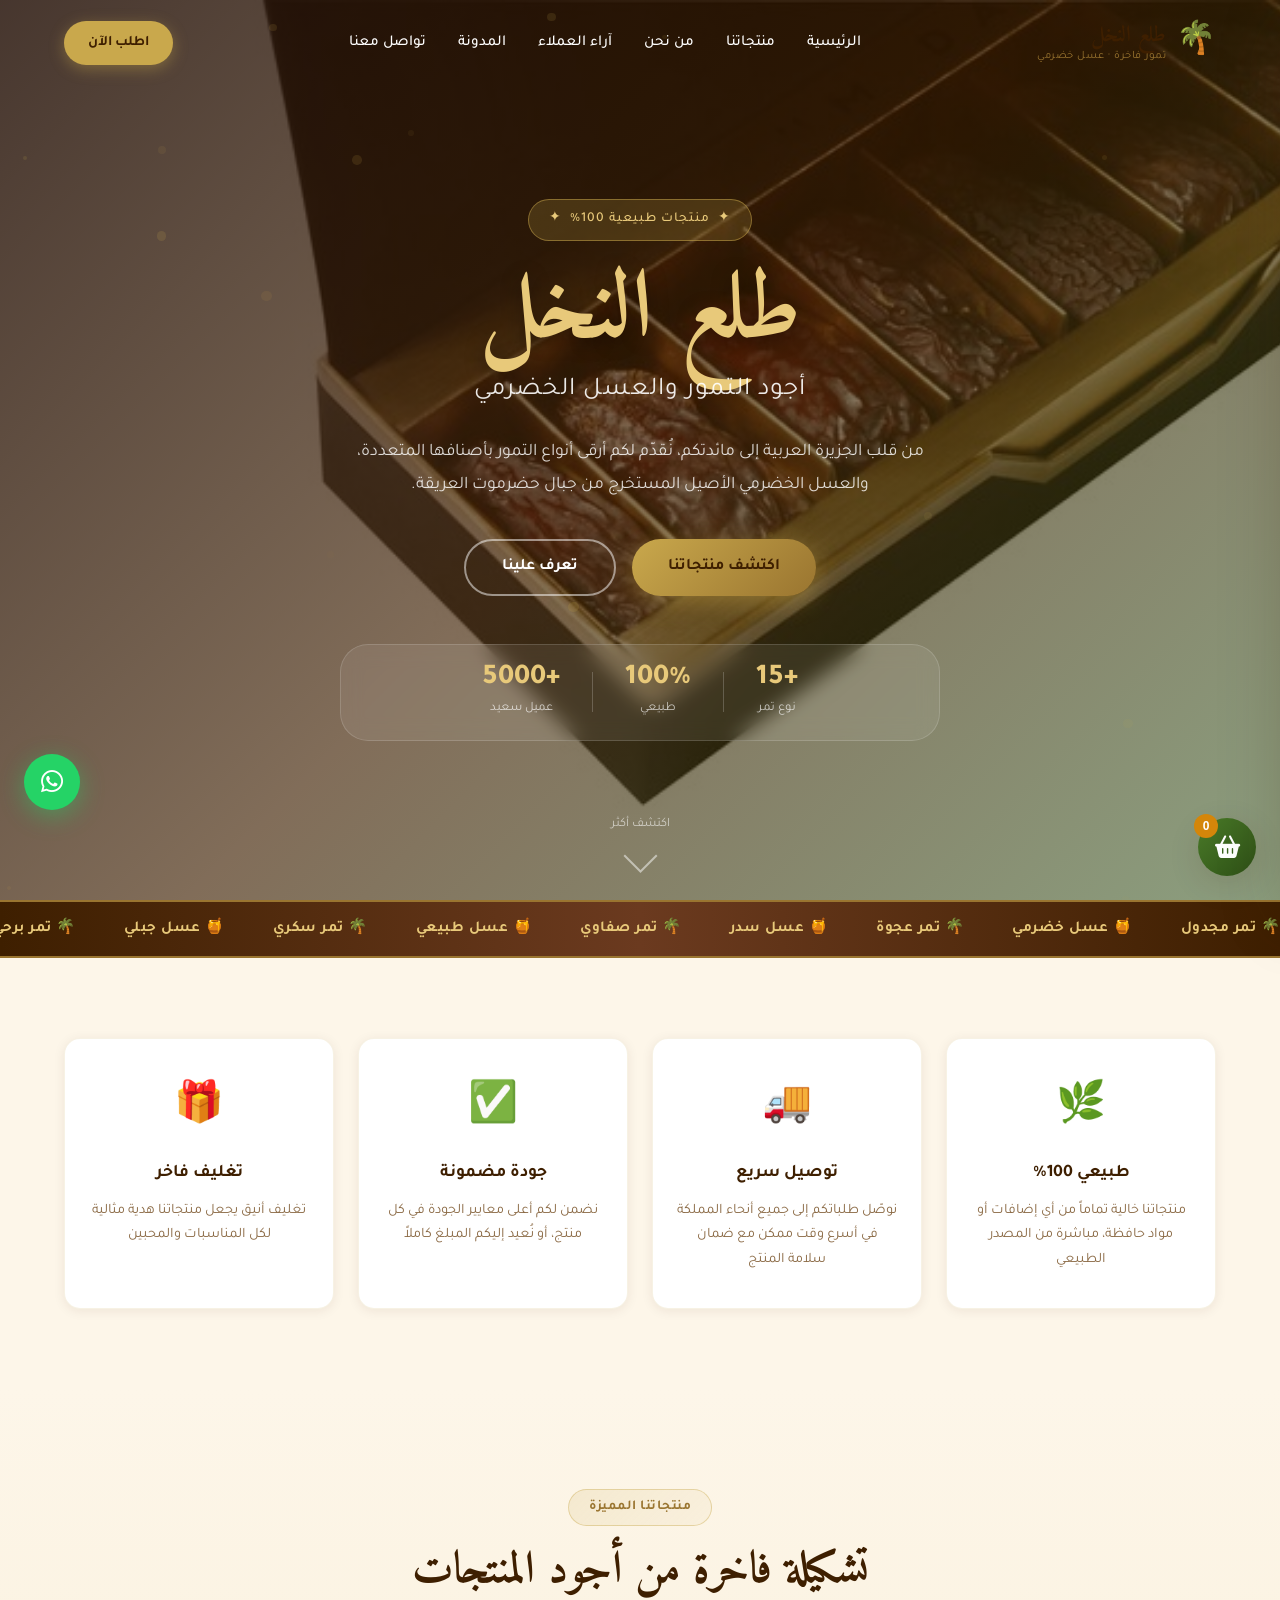
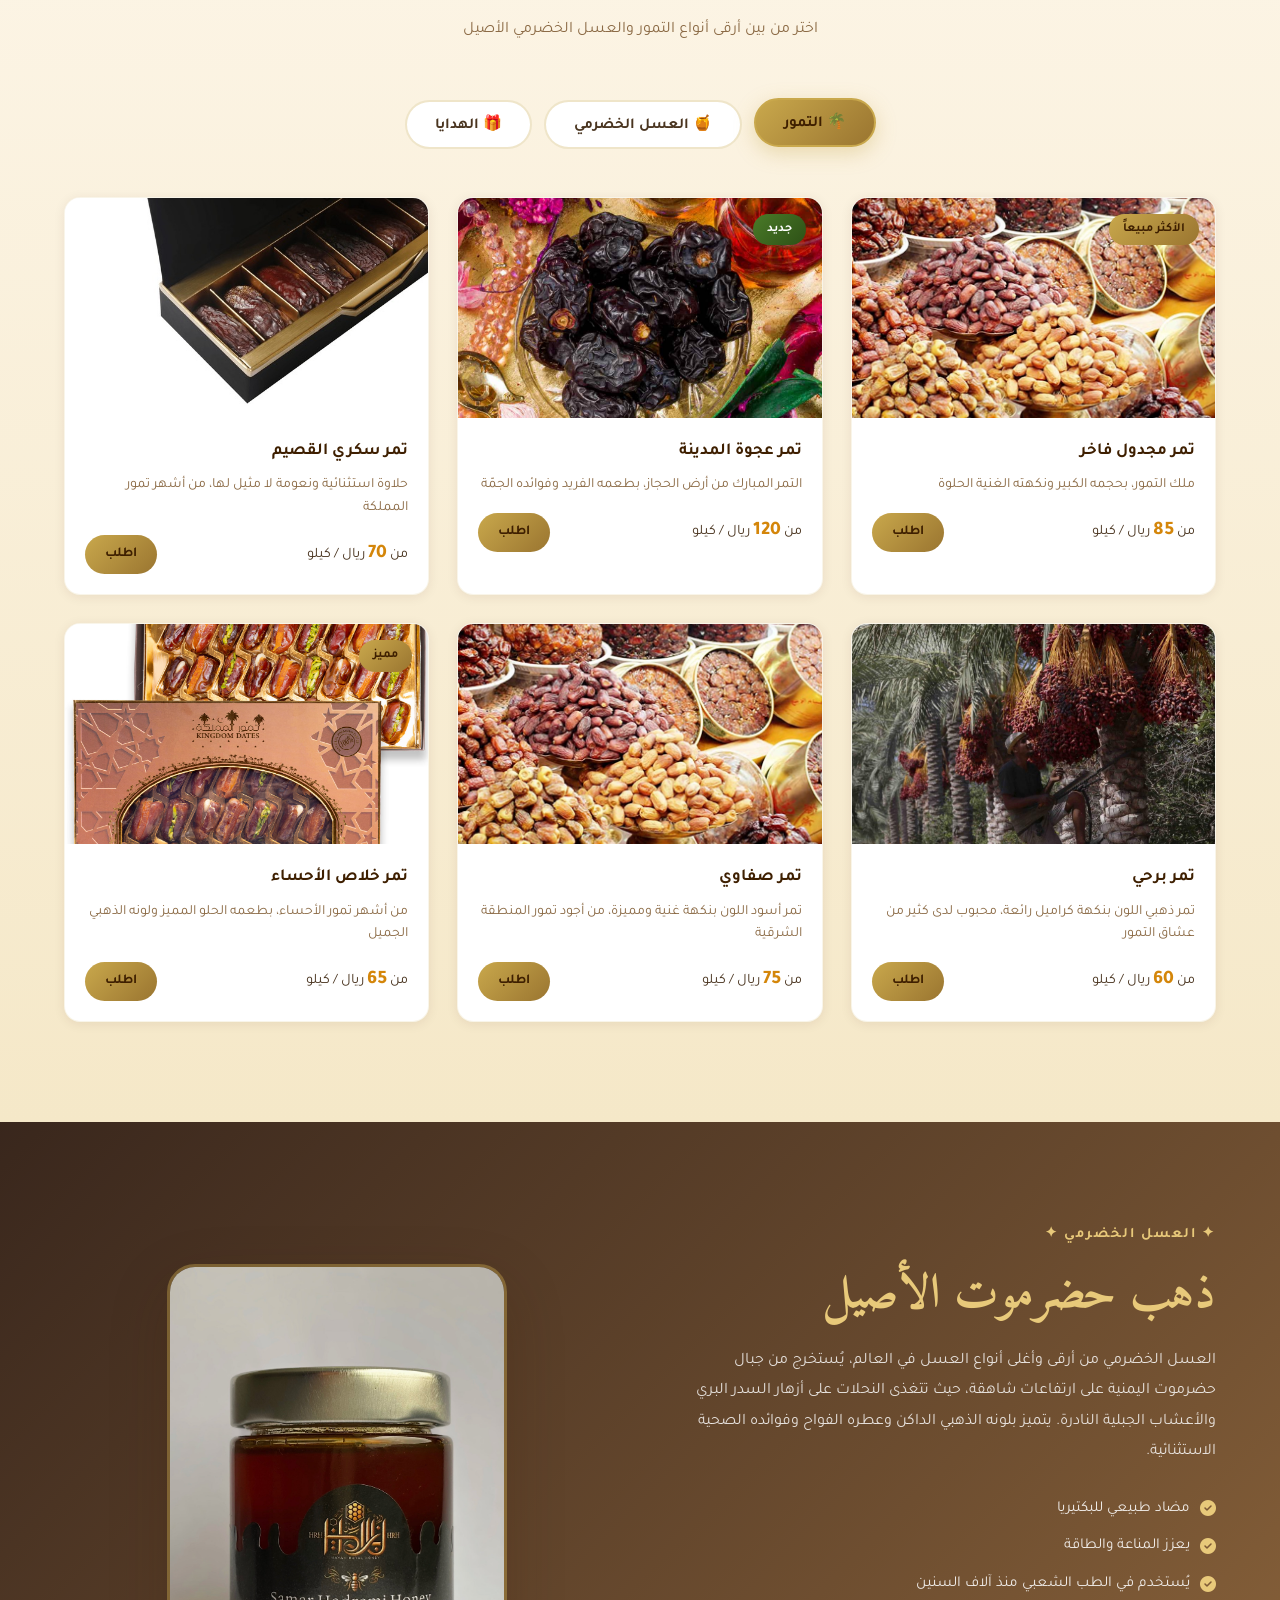
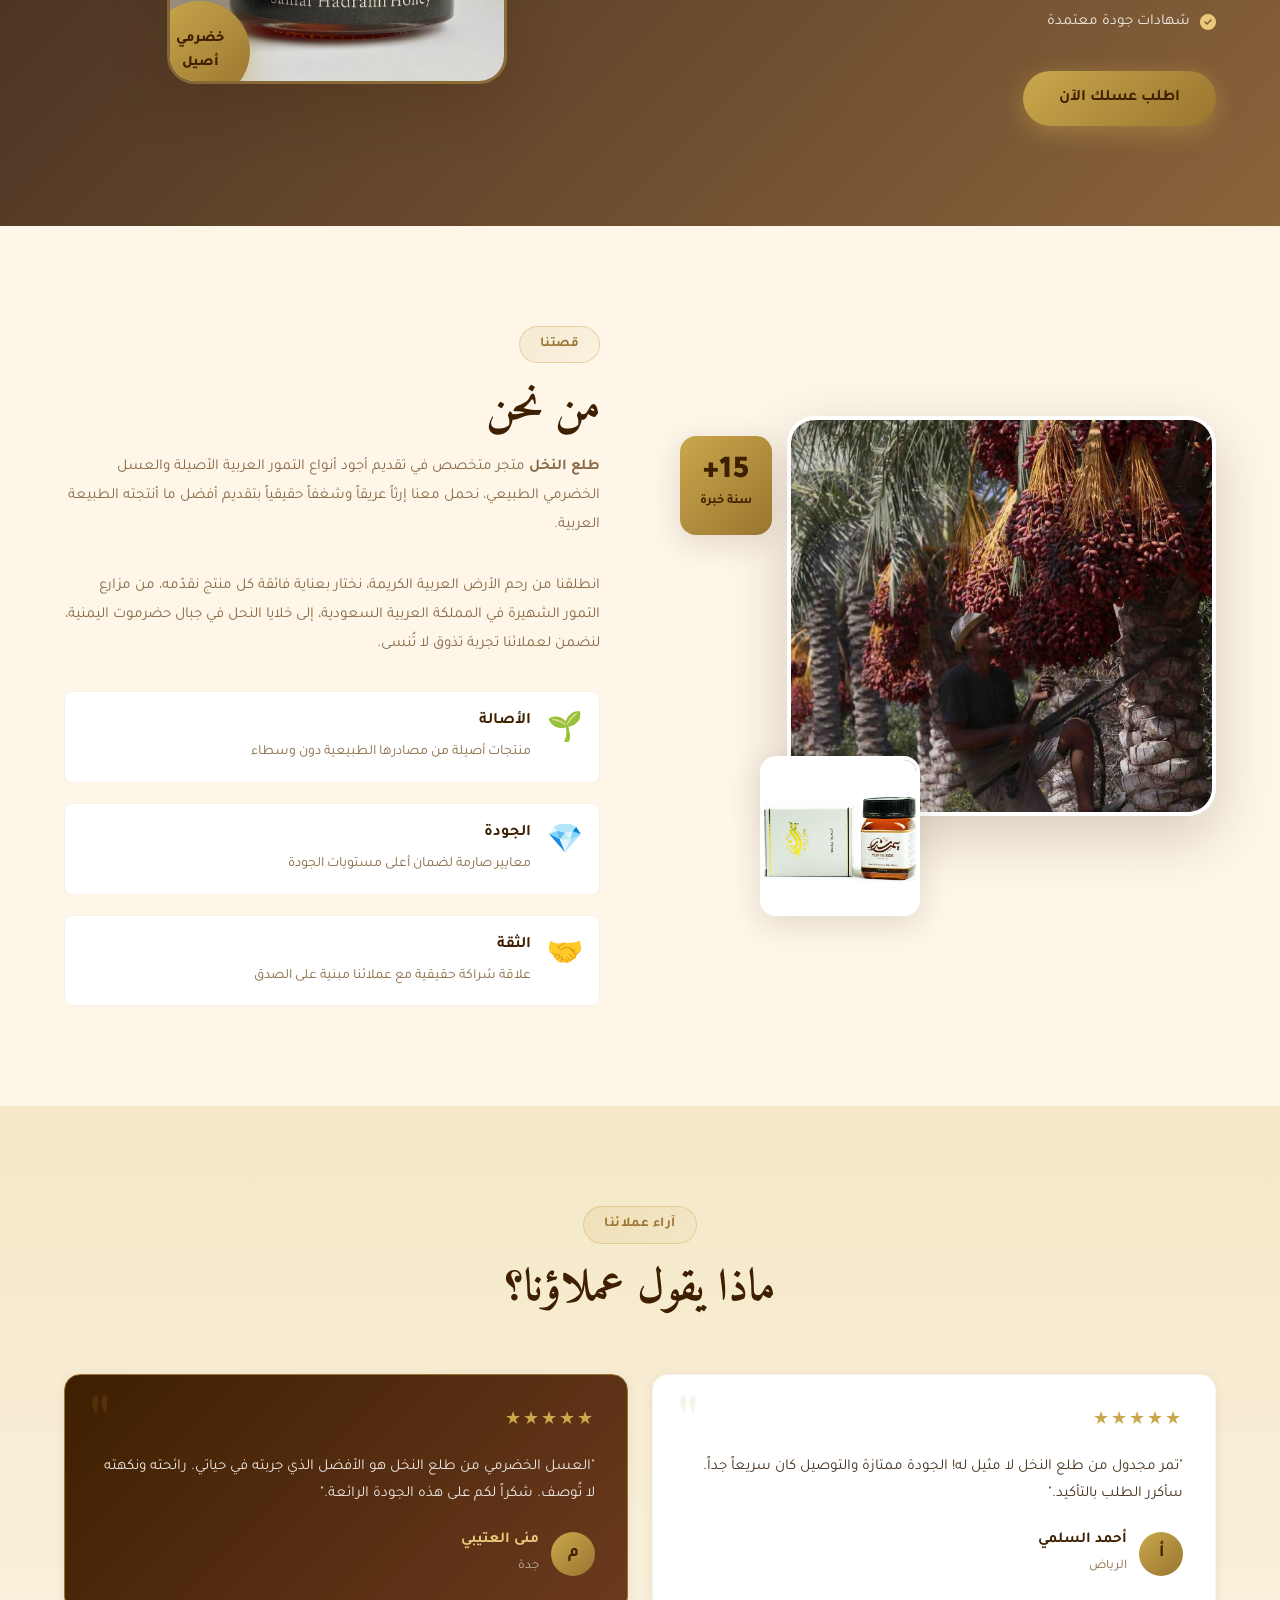
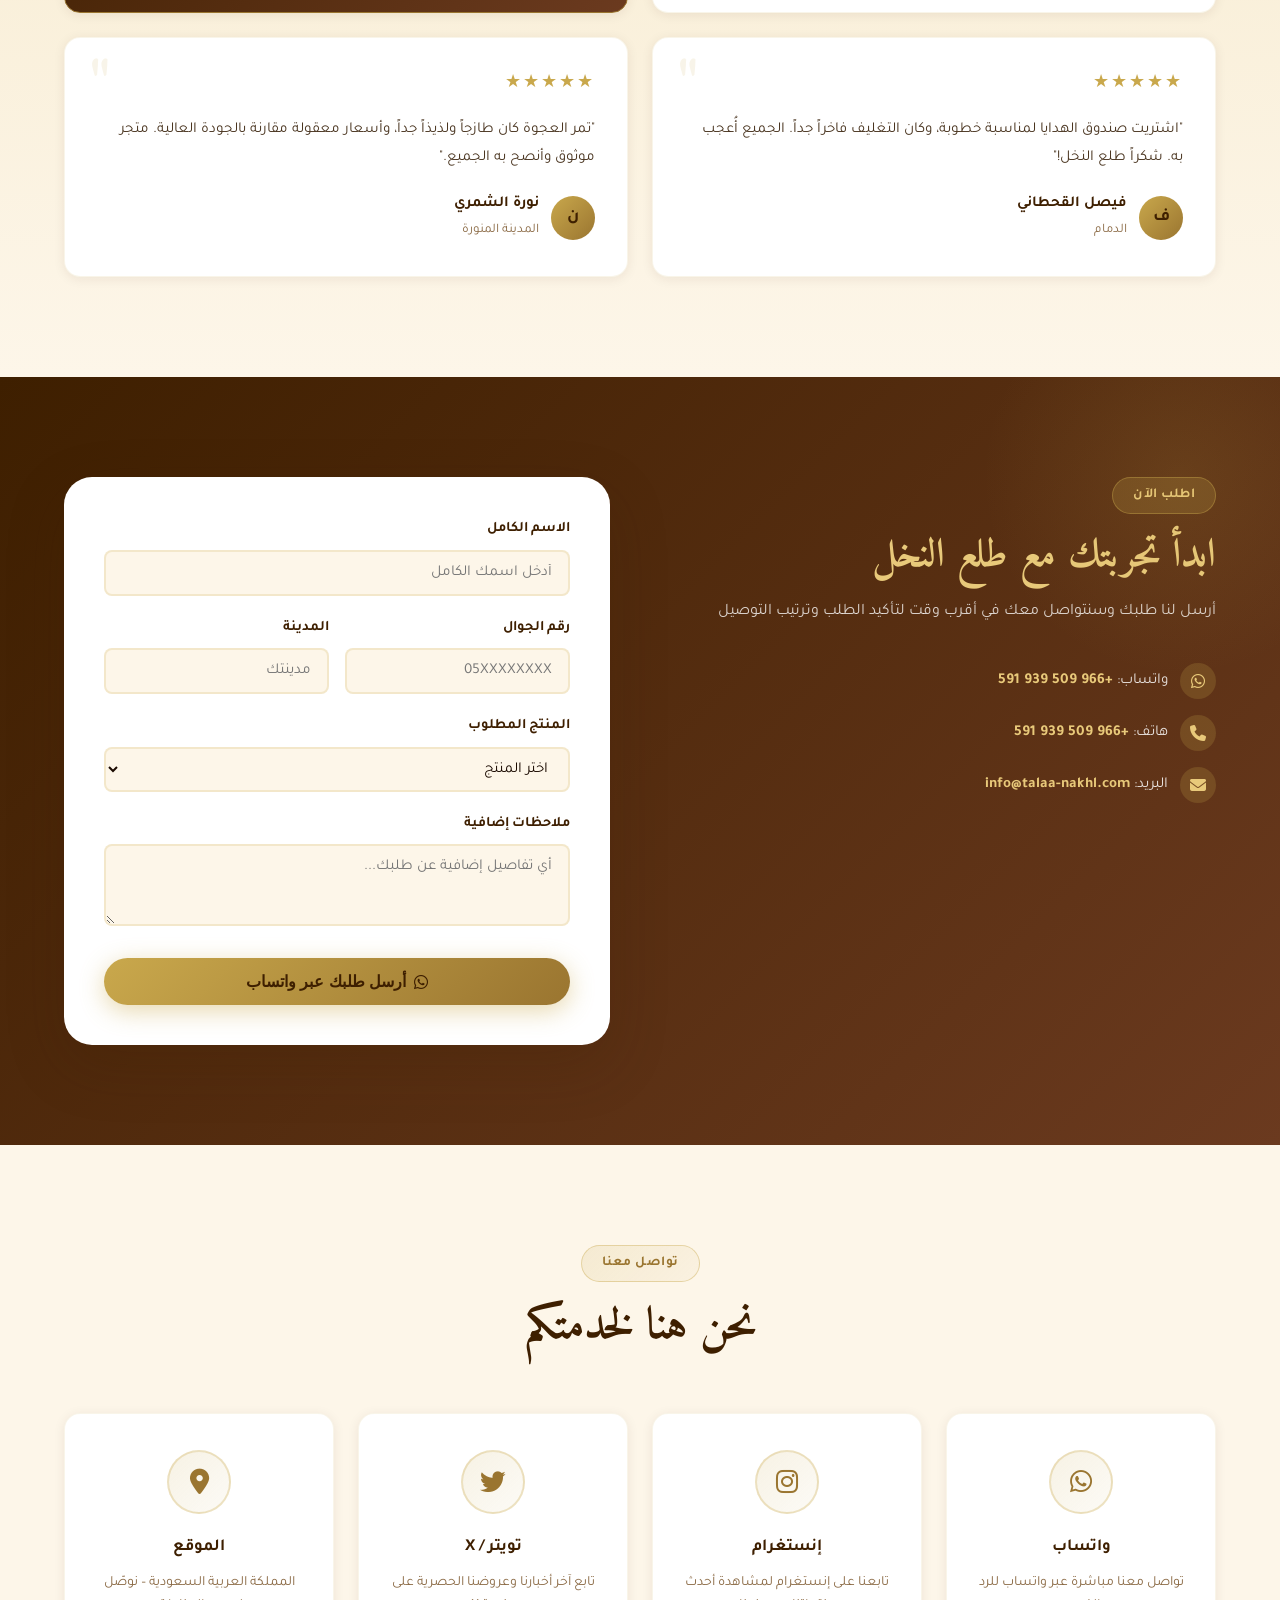
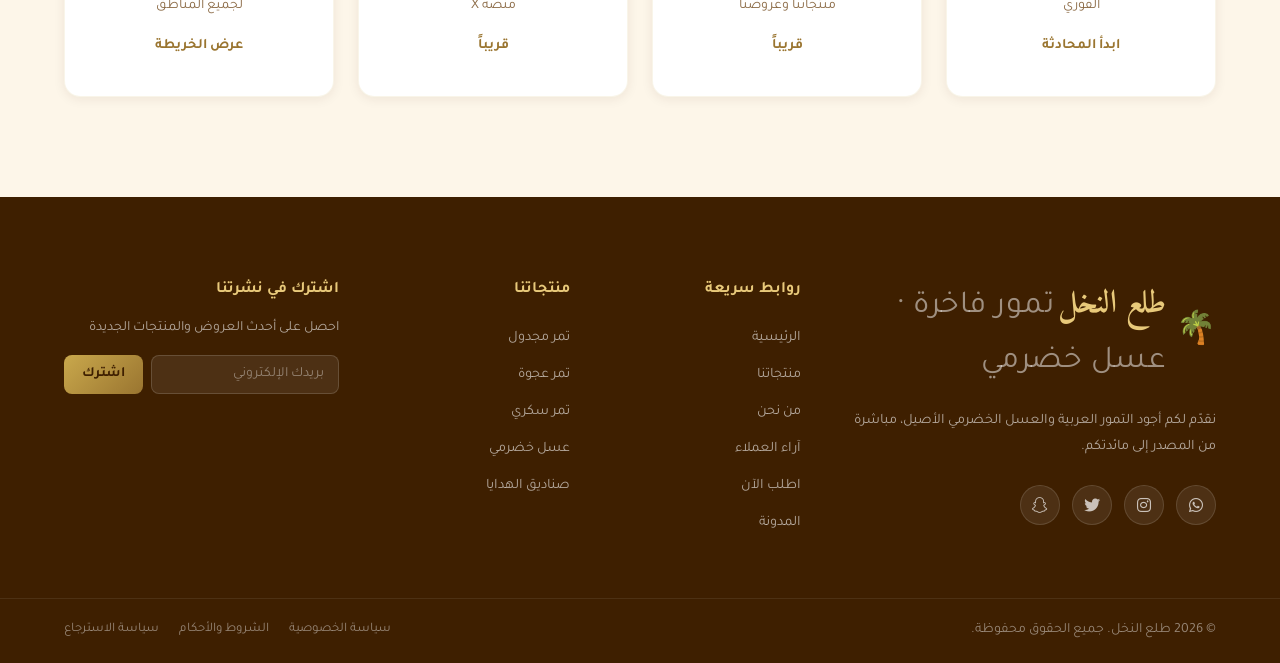
==== commit 241d4bc7: "Improve store: SEO (meta/og/schema/sitemap), cart system, policy pages, blog articles, favicon — pre" ====
--- a/index.html
+++ b/index.html
@@ -4,11 +4,72 @@
   <meta charset="UTF-8" />
   <meta name="viewport" content="width=device-width, initial-scale=1.0" />
   <title>طلع النخل | تمور فاخرة وعسل خضرمي أصيل</title>
+  <meta name="description" content="متجر طلع النخل لبيع أجود التمور العربية الفاخرة (مجدول، عجوة، سكري، برحي، صفاوي، خلاص) والعسل الخضرمي الأصيل من جبال حضرموت. توصيل لجميع مناطق المملكة العربية السعودية." />
+  <meta name="keywords" content="تمور، عسل خضرمي، تمر مجدول، تمر عجوة، تمر سكري، عسل سدر، تمور فاخرة، هدايا تمور، طلع النخل" />
+  <meta name="robots" content="index, follow" />
+  <link rel="canonical" href="https://zbawjeeh35-bot.github.io/talaa-nakhl/" />
+
+  <!-- Open Graph -->
+  <meta property="og:type" content="website" />
+  <meta property="og:site_name" content="طلع النخل" />
+  <meta property="og:title" content="طلع النخل | تمور فاخرة وعسل خضرمي أصيل" />
+  <meta property="og:description" content="أجود التمور العربية والعسل الخضرمي الأصيل من قلب الجزيرة العربية إلى مائدتكم. توصيل لجميع مناطق المملكة." />
+  <meta property="og:url" content="https://zbawjeeh35-bot.github.io/talaa-nakhl/" />
+  <meta property="og:image" content="https://zbawjeeh35-bot.github.io/talaa-nakhl/images/dates-box.jpg" />
+  <meta property="og:locale" content="ar_SA" />
+
+  <!-- Twitter -->
+  <meta name="twitter:card" content="summary_large_image" />
+  <meta name="twitter:title" content="طلع النخل | تمور فاخرة وعسل خضرمي أصيل" />
+  <meta name="twitter:description" content="أجود التمور العربية والعسل الخضرمي الأصيل. توصيل لجميع مناطق المملكة." />
+  <meta name="twitter:image" content="https://zbawjeeh35-bot.github.io/talaa-nakhl/images/dates-box.jpg" />
+
+  <!-- Favicon -->
+  <link rel="icon" type="image/svg+xml" href="favicon.svg" />
+
   <link rel="preconnect" href="https://fonts.googleapis.com" />
   <link rel="preconnect" href="https://fonts.gstatic.com" crossorigin />
   <link href="https://fonts.googleapis.com/css2?family=Tajawal:wght@300;400;500;700;800;900&family=Amiri:ital,wght@0,400;0,700;1,400&display=swap" rel="stylesheet" />
   <link rel="stylesheet" href="https://cdnjs.cloudflare.com/ajax/libs/font-awesome/6.5.0/css/all.min.css" />
   <link rel="stylesheet" href="style.css" />
+
+  <!-- JSON-LD: Store -->
+  <script type="application/ld+json">
+  {
+    "@context": "https://schema.org",
+    "@type": "Store",
+    "name": "طلع النخل",
+    "description": "متجر متخصص في بيع أجود التمور العربية الفاخرة والعسل الخضرمي الأصيل من جبال حضرموت.",
+    "url": "https://zbawjeeh35-bot.github.io/talaa-nakhl/",
+    "telephone": "+966509939591",
+    "email": "info@talaa-nakhl.com",
+    "address": { "@type": "PostalAddress", "addressCountry": "SA" },
+    "priceRange": "60 - 500 SAR"
+  }
+  </script>
+
+  <!-- JSON-LD: Product List -->
+  <script type="application/ld+json">
+  {
+    "@context": "https://schema.org",
+    "@type": "ItemList",
+    "name": "منتجات طلع النخل",
+    "itemListElement": [
+      { "@type": "ListItem", "position": 1, "item": { "@type": "Product", "name": "تمر مجدول فاخر", "offers": { "@type": "Offer", "price": "85", "priceCurrency": "SAR" } } },
+      { "@type": "ListItem", "position": 2, "item": { "@type": "Product", "name": "تمر عجوة المدينة", "offers": { "@type": "Offer", "price": "120", "priceCurrency": "SAR" } } },
+      { "@type": "ListItem", "position": 3, "item": { "@type": "Product", "name": "تمر سكري القصيم", "offers": { "@type": "Offer", "price": "70", "priceCurrency": "SAR" } } },
+      { "@type": "ListItem", "position": 4, "item": { "@type": "Product", "name": "تمر برحي", "offers": { "@type": "Offer", "price": "60", "priceCurrency": "SAR" } } },
+      { "@type": "ListItem", "position": 5, "item": { "@type": "Product", "name": "تمر صفاوي", "offers": { "@type": "Offer", "price": "75", "priceCurrency": "SAR" } } },
+      { "@type": "ListItem", "position": 6, "item": { "@type": "Product", "name": "تمر خلاص الأحساء", "offers": { "@type": "Offer", "price": "65", "priceCurrency": "SAR" } } },
+      { "@type": "ListItem", "position": 7, "item": { "@type": "Product", "name": "عسل خضرمي أصيل", "offers": { "@type": "Offer", "price": "350", "priceCurrency": "SAR" } } },
+      { "@type": "ListItem", "position": 8, "item": { "@type": "Product", "name": "عسل سدر خضرمي", "offers": { "@type": "Offer", "price": "500", "priceCurrency": "SAR" } } },
+      { "@type": "ListItem", "position": 9, "item": { "@type": "Product", "name": "عسل جبلي طبيعي", "offers": { "@type": "Offer", "price": "280", "priceCurrency": "SAR" } } },
+      { "@type": "ListItem", "position": 10, "item": { "@type": "Product", "name": "صندوق هدايا فاخر", "offers": { "@type": "Offer", "price": "250", "priceCurrency": "SAR" } } },
+      { "@type": "ListItem", "position": 11, "item": { "@type": "Product", "name": "طقم رمضاني مميز", "offers": { "@type": "Offer", "price": "180", "priceCurrency": "SAR" } } },
+      { "@type": "ListItem", "position": 12, "item": { "@type": "Product", "name": "طقم الأعراس الفاخر", "offers": { "@type": "Offer", "price": "400", "priceCurrency": "SAR" } } }
+    ]
+  }
+  </script>
 </head>
 <body>
 
@@ -27,6 +88,7 @@
         <li><a href="#products">منتجاتنا</a></li>
         <li><a href="#about">من نحن</a></li>
         <li><a href="#testimonials">آراء العملاء</a></li>
+        <li><a href="articles.html">المدونة</a></li>
         <li><a href="#contact">تواصل معنا</a></li>
       </ul>
       <a href="#order" class="nav-cta">اطلب الآن</a>
@@ -668,6 +730,7 @@
               <li><a href="#about">من نحن</a></li>
               <li><a href="#testimonials">آراء العملاء</a></li>
               <li><a href="#order">اطلب الآن</a></li>
+              <li><a href="articles.html">المدونة</a></li>
             </ul>
           </div>
           <div class="footer-links">
@@ -693,11 +756,11 @@
     </div>
     <div class="footer-bottom">
       <div class="container">
-        <p>© 2025 طلع النخل. جميع الحقوق محفوظة.</p>
+        <p>© 2026 طلع النخل. جميع الحقوق محفوظة.</p>
         <div class="footer-bottom-links">
-          <a href="#">سياسة الخصوصية</a>
-          <a href="#">الشروط والأحكام</a>
-          <a href="#">سياسة الاسترجاع</a>
+          <a href="privacy.html">سياسة الخصوصية</a>
+          <a href="terms.html">الشروط والأحكام</a>
+          <a href="return.html">سياسة الاسترجاع</a>
         </div>
       </div>
     </div>
@@ -714,6 +777,47 @@
     <i class="fas fa-chevron-up"></i>
   </button>
 
+  <!-- ===== CART FLOAT ===== -->
+  <button class="cart-float" id="cartFloat" aria-label="سلة المشتريات">
+    <i class="fas fa-shopping-basket"></i>
+    <span class="cart-count" id="cartCount">0</span>
+  </button>
+
+  <!-- ===== CART DRAWER ===== -->
+  <div class="cart-overlay" id="cartOverlay"></div>
+  <aside class="cart-drawer" id="cartDrawer" aria-label="سلة المشتريات">
+    <div class="cart-header">
+      <h3><i class="fas fa-shopping-basket"></i> سلة المشتريات</h3>
+      <button class="cart-close" id="cartClose" aria-label="إغلاق"><i class="fas fa-times"></i></button>
+    </div>
+    <div class="cart-body">
+      <div class="cart-empty" id="cartEmpty">
+        <span>🛒</span>
+        <p>سلتك فارغة</p>
+        <small>أضف منتجاتك المفضلة من قسم المنتجات</small>
+      </div>
+      <div class="cart-items" id="cartItems"></div>
+      <div class="cart-checkout" id="cartCheckout">
+        <div class="cart-form">
+          <input type="text" id="cartName" placeholder="الاسم الكامل" />
+          <input type="tel" id="cartPhone" placeholder="رقم الجوال (05XXXXXXXX)" />
+          <input type="text" id="cartCity" placeholder="المدينة" />
+        </div>
+        <div class="cart-total">
+          <span>الإجمالي التقريبي</span>
+          <strong id="cartTotal">0 ريال</strong>
+        </div>
+        <button class="btn-primary full-width" id="checkoutBtn">
+          <i class="fab fa-whatsapp"></i> إتمام الطلب عبر واتساب
+        </button>
+        <p class="cart-note">* الأسعار «تبدأ من»، ويتم تأكيد السعر النهائي عند التواصل.</p>
+      </div>
+    </div>
+  </aside>
+
+  <!-- ===== TOAST ===== -->
+  <div class="toast" id="toast"></div>
+
   <script src="script.js"></script>
 </body>
 </html>
--- a/style.css
+++ b/style.css
@@ -1580,3 +1580,99 @@
   .hero-btns { flex-direction: column; align-items: center; }
   .order-form { padding: 24px; }
 }
+
+/* ===== CART SYSTEM ===== */
+.cart-float {
+  position: fixed; bottom: 24px; right: 24px;
+  width: 58px; height: 58px; border-radius: 50%;
+  background: linear-gradient(135deg, var(--green-mid), var(--green));
+  color: var(--white); border: none; cursor: pointer;
+  font-size: 1.4rem; box-shadow: var(--shadow-md); z-index: 900;
+  display: flex; align-items: center; justify-content: center;
+  transition: var(--transition);
+}
+.cart-float:hover { transform: translateY(-3px) scale(1.05); }
+.cart-count {
+  position: absolute; top: -4px; left: -4px;
+  background: var(--honey); color: var(--white);
+  font-size: 0.75rem; font-weight: 700;
+  width: 24px; height: 24px; border-radius: 50%;
+  display: flex; align-items: center; justify-content: center;
+}
+
+.cart-overlay {
+  position: fixed; inset: 0;
+  background: rgba(26,10,0,0.5); z-index: 950;
+  opacity: 0; visibility: hidden; transition: var(--transition);
+}
+.cart-overlay.open { opacity: 1; visibility: visible; }
+
+.cart-drawer {
+  position: fixed; top: 0; right: 0; height: 100vh;
+  width: min(400px, 100vw); background: var(--cream); z-index: 960;
+  transform: translateX(100%); transition: transform 0.4s cubic-bezier(0.4,0,0.2,1);
+  display: flex; flex-direction: column; box-shadow: var(--shadow-lg);
+}
+.cart-drawer.open { transform: translateX(0); }
+
+.cart-header {
+  display: flex; align-items: center; justify-content: space-between;
+  padding: 20px 22px; background: var(--white); border-bottom: 1px solid var(--cream-dark);
+}
+.cart-header h3 { font-size: 1.2rem; color: var(--text-dark); display: flex; align-items: center; gap: 10px; margin: 0; }
+.cart-header h3 i { color: var(--green-mid); }
+.cart-close {
+  background: none; border: none; cursor: pointer; font-size: 1.2rem; color: var(--text-light);
+  width: 36px; height: 36px; border-radius: 50%;
+  display: flex; align-items: center; justify-content: center; transition: var(--transition);
+}
+.cart-close:hover { background: var(--cream-dark); color: var(--text-dark); }
+
+.cart-body { flex: 1; overflow-y: auto; padding: 20px 22px; display: flex; flex-direction: column; gap: 16px; }
+
+.cart-empty { text-align: center; padding: 40px 0; color: var(--text-light); }
+.cart-empty span { font-size: 3rem; display: block; margin-bottom: 12px; }
+.cart-empty p { font-size: 1.1rem; color: var(--text-mid); font-weight: 700; margin: 0 0 6px; }
+.cart-empty small { color: var(--text-light); }
+
+.cart-items { display: flex; flex-direction: column; gap: 12px; }
+.cart-item {
+  background: var(--white); border-radius: var(--radius-md); padding: 14px;
+  display: flex; align-items: center; gap: 12px; box-shadow: var(--shadow-sm);
+}
+.cart-item-info { flex: 1; }
+.cart-item-info h4 { font-size: 0.95rem; color: var(--text-dark); margin: 0 0 4px; }
+.cart-item-info span { font-size: 0.85rem; color: var(--text-light); }
+.cart-qty { display: flex; align-items: center; gap: 8px; }
+.cart-qty button {
+  width: 28px; height: 28px; border-radius: 50%;
+  border: 1px solid var(--cream-dark); background: var(--cream);
+  cursor: pointer; font-weight: 700; color: var(--text-mid);
+  display: flex; align-items: center; justify-content: center;
+}
+.cart-qty span { font-weight: 700; color: var(--text-dark); min-width: 20px; text-align: center; }
+.cart-remove { background: none; border: none; cursor: pointer; color: #C0392B; font-size: 1rem; }
+
+.cart-checkout { border-top: 1px solid var(--cream-dark); padding-top: 16px; display: flex; flex-direction: column; gap: 12px; }
+.cart-form { display: flex; flex-direction: column; gap: 10px; }
+.cart-form input {
+  padding: 12px 14px; border: 1px solid var(--cream-dark); border-radius: var(--radius-sm);
+  font-family: inherit; font-size: 0.95rem; background: var(--white); color: var(--text-dark);
+}
+.cart-form input:focus { outline: none; border-color: var(--green-mid); }
+.cart-total { display: flex; justify-content: space-between; align-items: center; }
+.cart-total span { color: var(--text-mid); font-size: 0.9rem; }
+.cart-total strong { font-size: 1.3rem; color: var(--green-mid); }
+.cart-note { font-size: 0.75rem; color: var(--text-light); text-align: center; margin: 0; }
+
+.toast {
+  position: fixed; bottom: 96px; left: 50%; transform: translateX(-50%) translateY(20px);
+  background: var(--green); color: var(--white);
+  padding: 12px 24px; border-radius: 50px; font-weight: 700; font-size: 0.9rem;
+  box-shadow: var(--shadow-md); opacity: 0; visibility: hidden; z-index: 1000; transition: var(--transition);
+}
+.toast.show { opacity: 1; visibility: visible; transform: translateX(-50%) translateY(0); }
+
+@media (max-width: 640px) {
+  .cart-float { width: 52px; height: 52px; bottom: 18px; right: 18px; }
+}
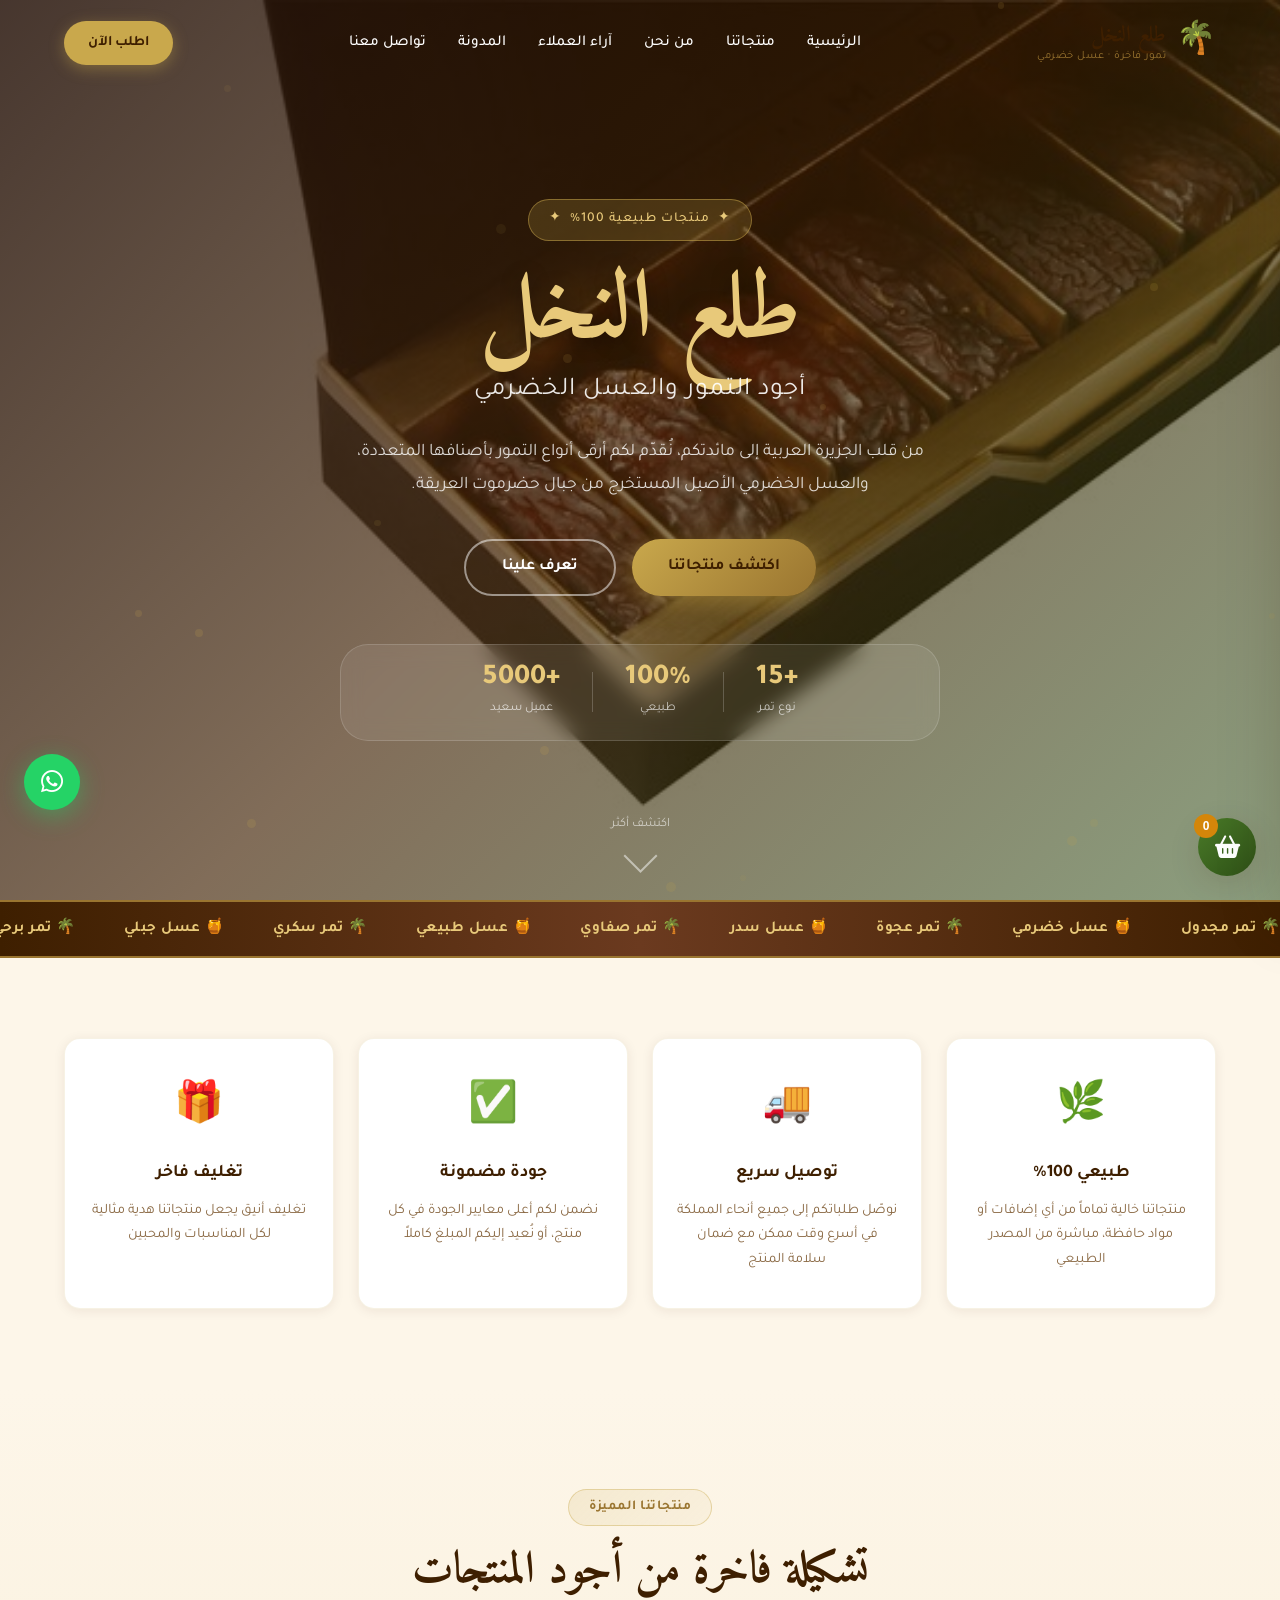
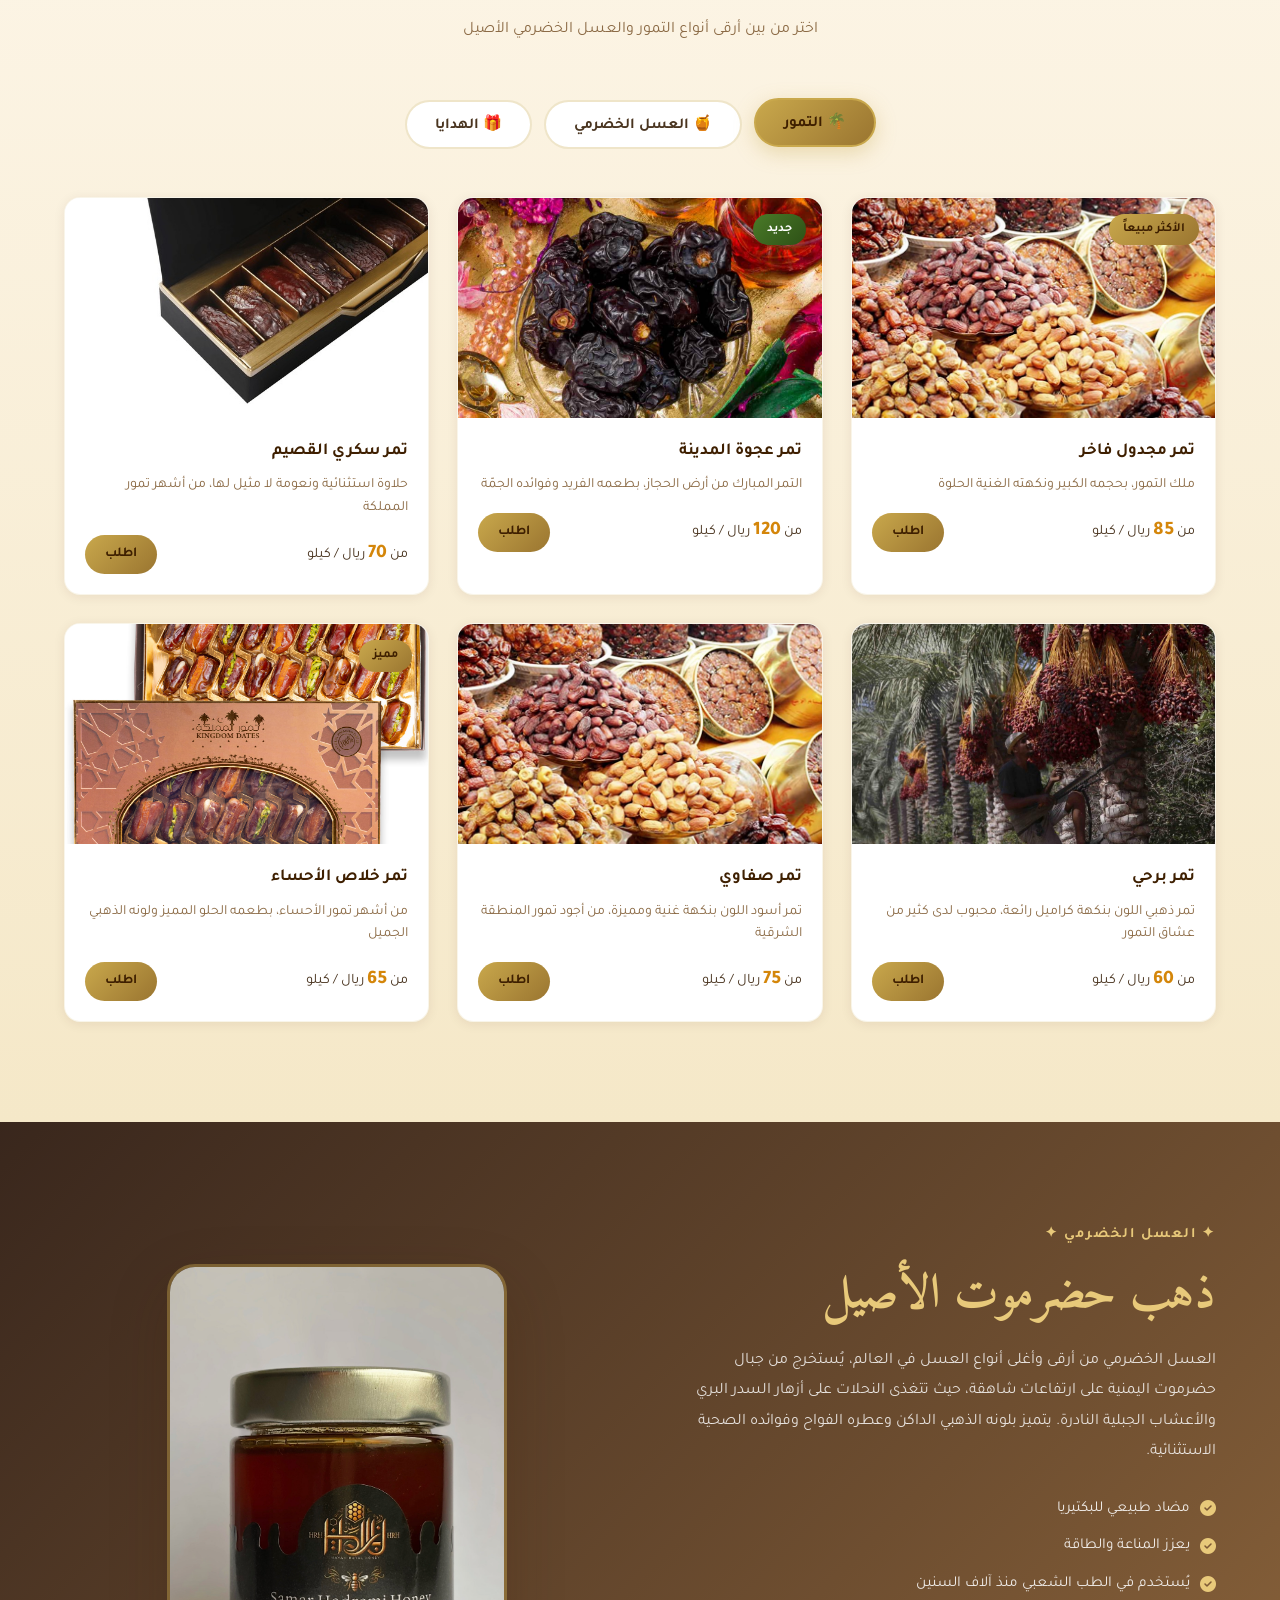
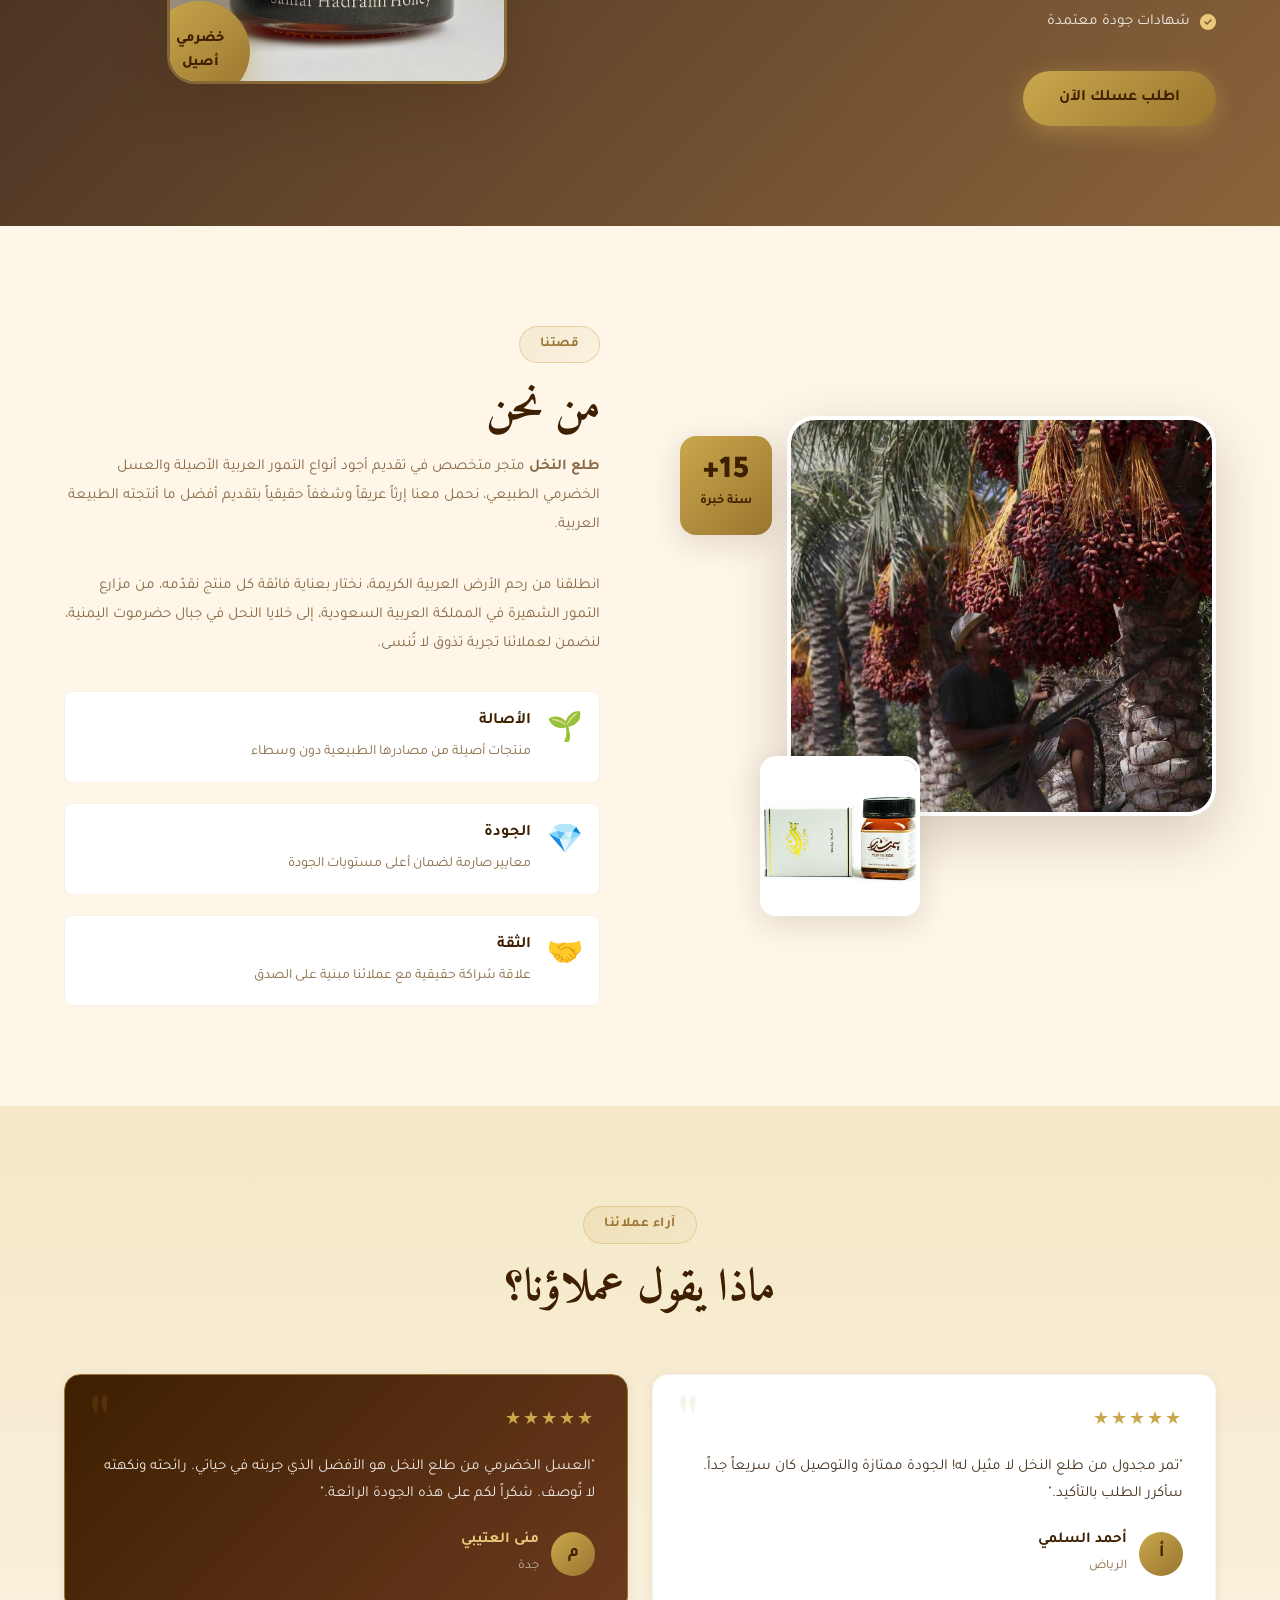
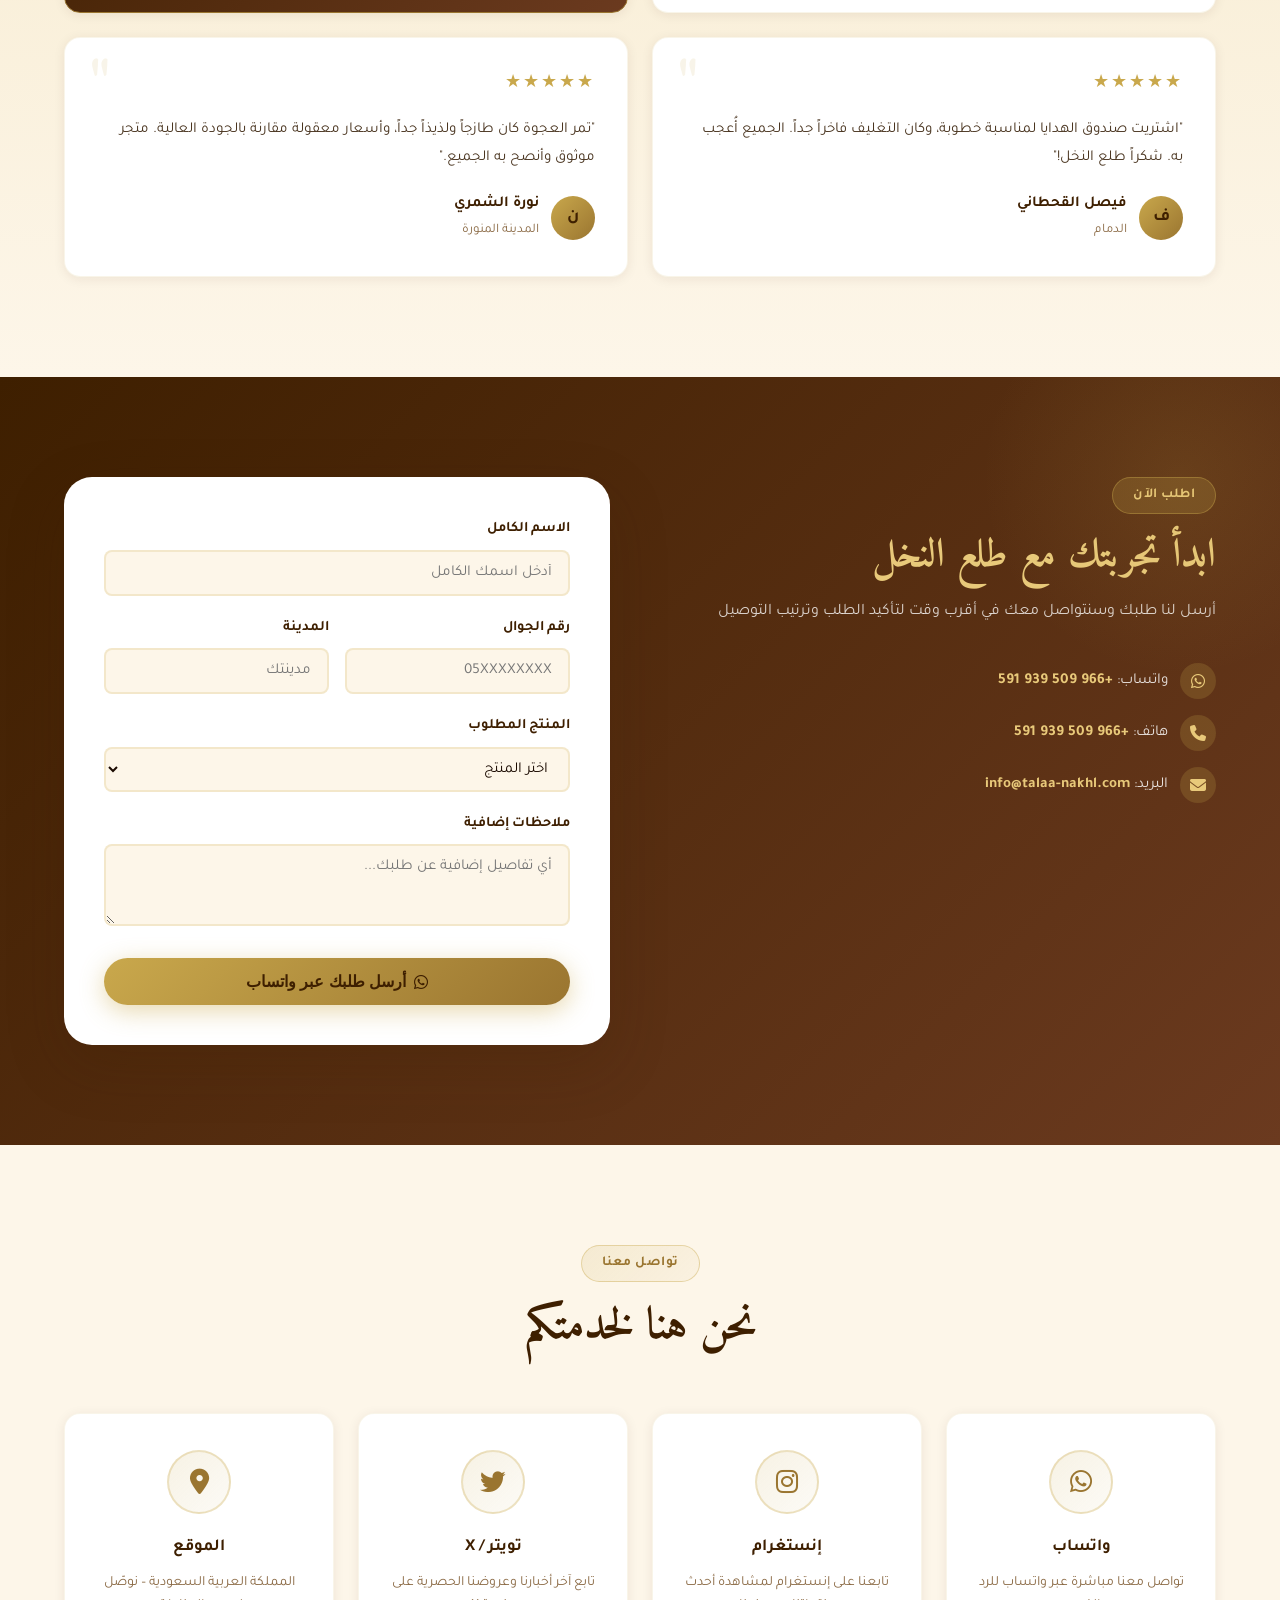
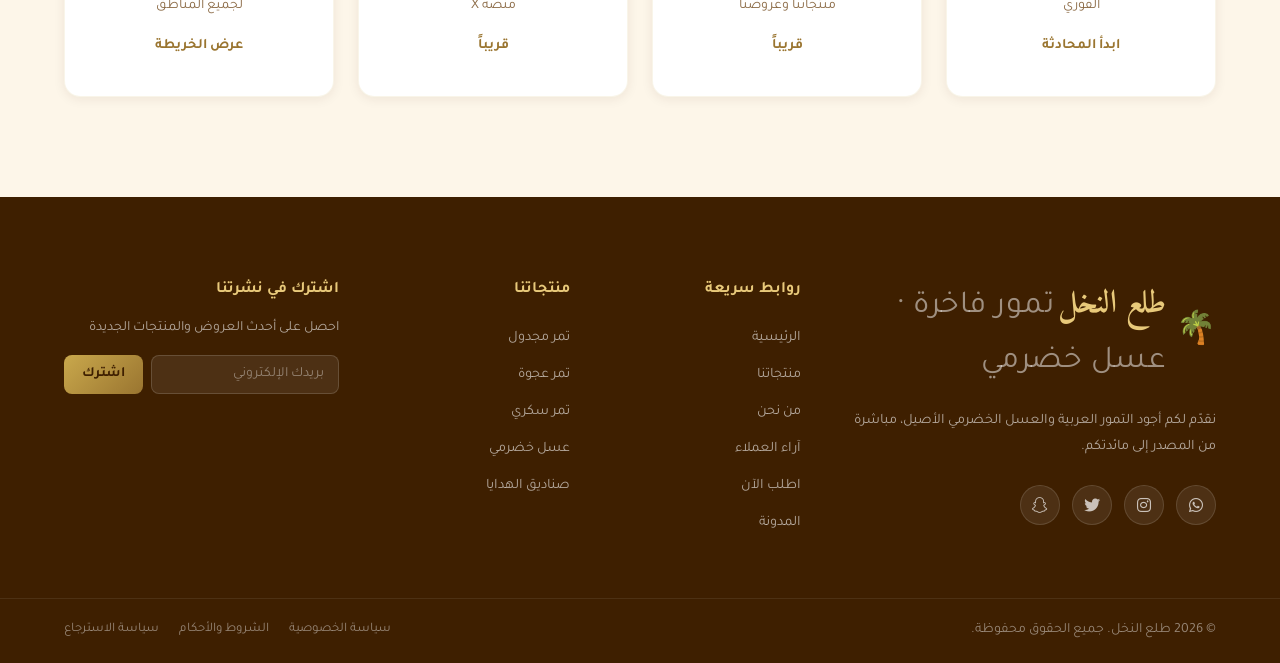
==== commit bcecb537: "Update WhatsApp number to 966531579987 (0531579987)" ====
--- a/index.html
+++ b/index.html
@@ -41,7 +41,7 @@
     "name": "طلع النخل",
     "description": "متجر متخصص في بيع أجود التمور العربية الفاخرة والعسل الخضرمي الأصيل من جبال حضرموت.",
     "url": "https://zbawjeeh35-bot.github.io/talaa-nakhl/",
-    "telephone": "+966509939591",
+    "telephone": "+966531579987",
     "email": "info@talaa-nakhl.com",
     "address": { "@type": "PostalAddress", "addressCountry": "SA" },
     "priceRange": "60 - 500 SAR"
@@ -677,7 +677,7 @@
           <div class="contact-icon"><i class="fab fa-whatsapp"></i></div>
           <h3>واتساب</h3>
           <p>تواصل معنا مباشرة عبر واتساب للرد الفوري</p>
-          <a href="https://wa.me/966509939591" class="contact-link">ابدأ المحادثة</a>
+          <a href="https://wa.me/966531579987" class="contact-link">ابدأ المحادثة</a>
         </div>
         <div class="contact-card">
           <div class="contact-icon"><i class="fab fa-instagram"></i></div>
@@ -716,7 +716,7 @@
             </div>
             <p>نقدّم لكم أجود التمور العربية والعسل الخضرمي الأصيل، مباشرة من المصدر إلى مائدتكم.</p>
             <div class="footer-social">
-              <a href="https://wa.me/966509939591" target="_blank"><i class="fab fa-whatsapp"></i></a>
+              <a href="https://wa.me/966531579987" target="_blank"><i class="fab fa-whatsapp"></i></a>
               <a href="#"><i class="fab fa-instagram"></i></a>
               <a href="#"><i class="fab fa-twitter"></i></a>
               <a href="#"><i class="fab fa-snapchat"></i></a>
@@ -767,7 +767,7 @@
   </footer>
 
   <!-- ===== WHATSAPP FLOAT ===== -->
-  <a href="https://wa.me/966509939591" class="whatsapp-float" target="_blank">
+  <a href="https://wa.me/966531579987" class="whatsapp-float" target="_blank">
     <i class="fab fa-whatsapp"></i>
     <span class="whatsapp-tooltip">تواصل معنا</span>
   </a>
